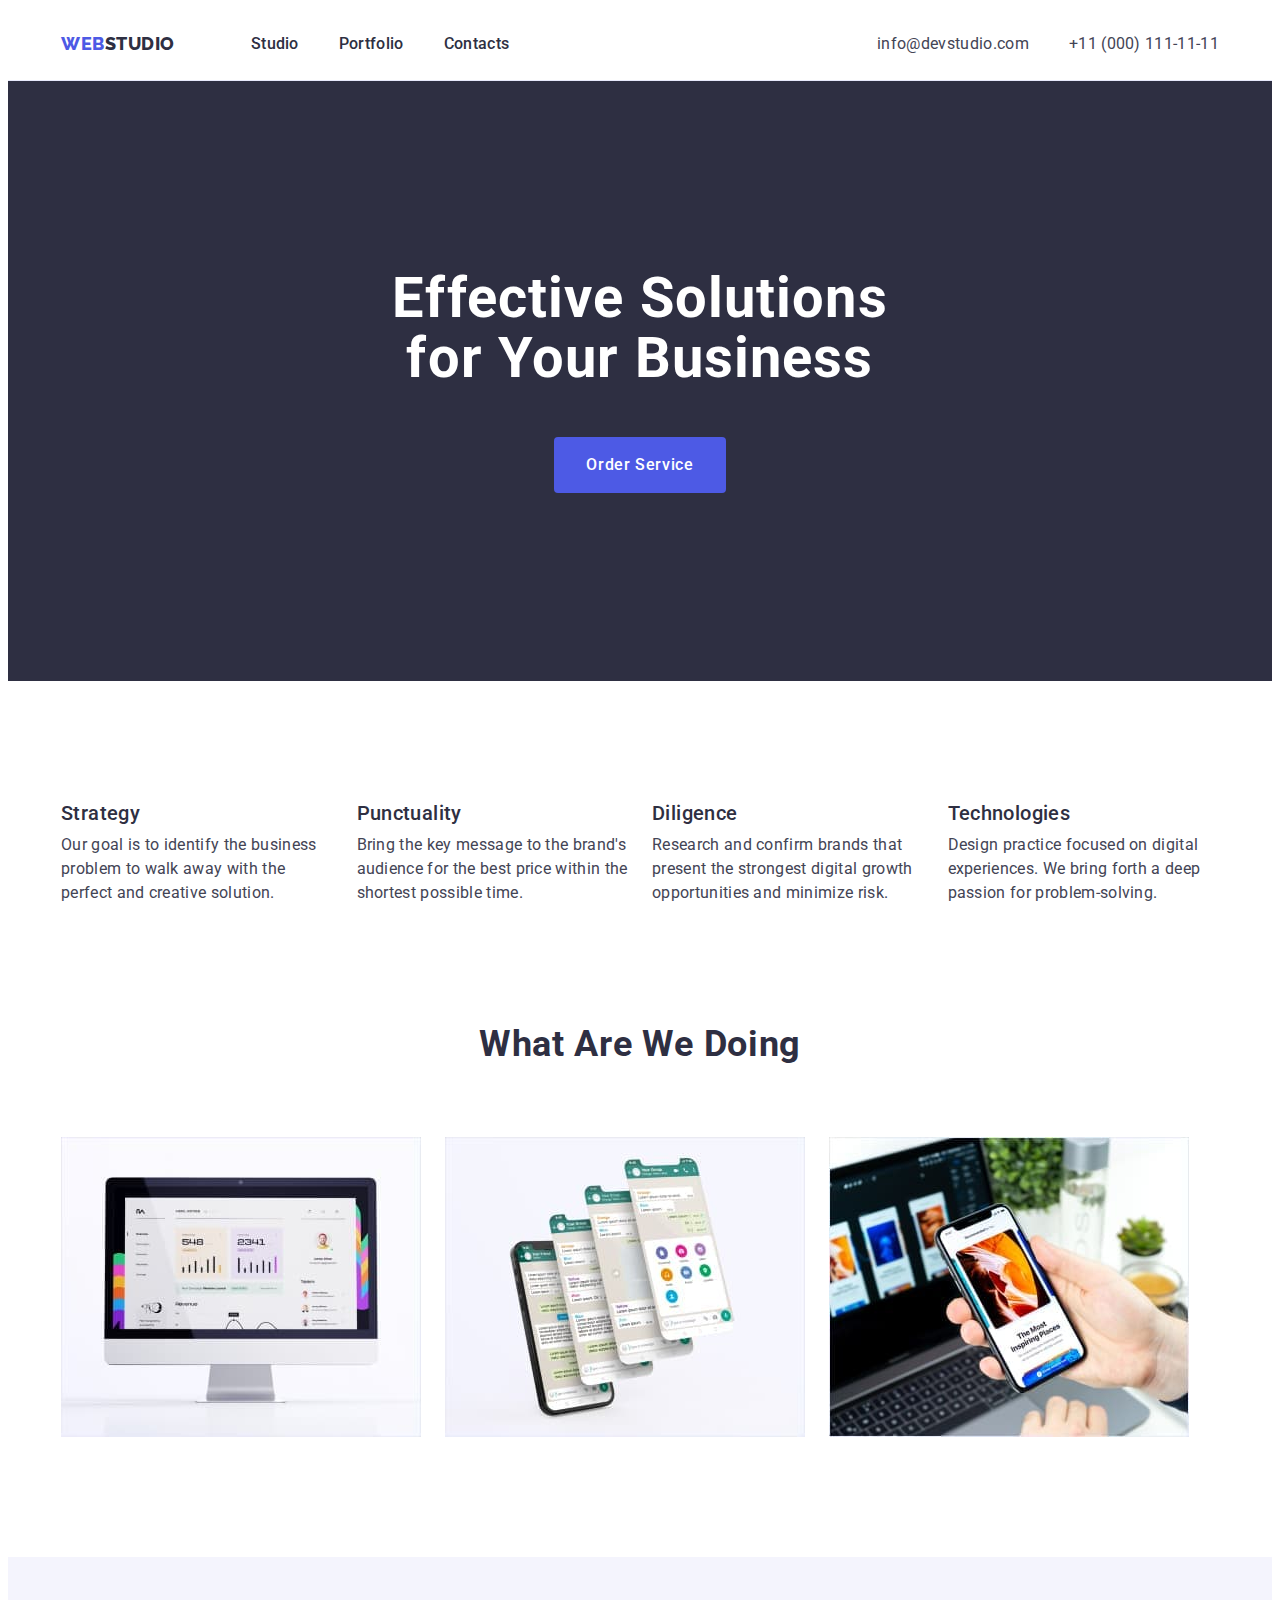
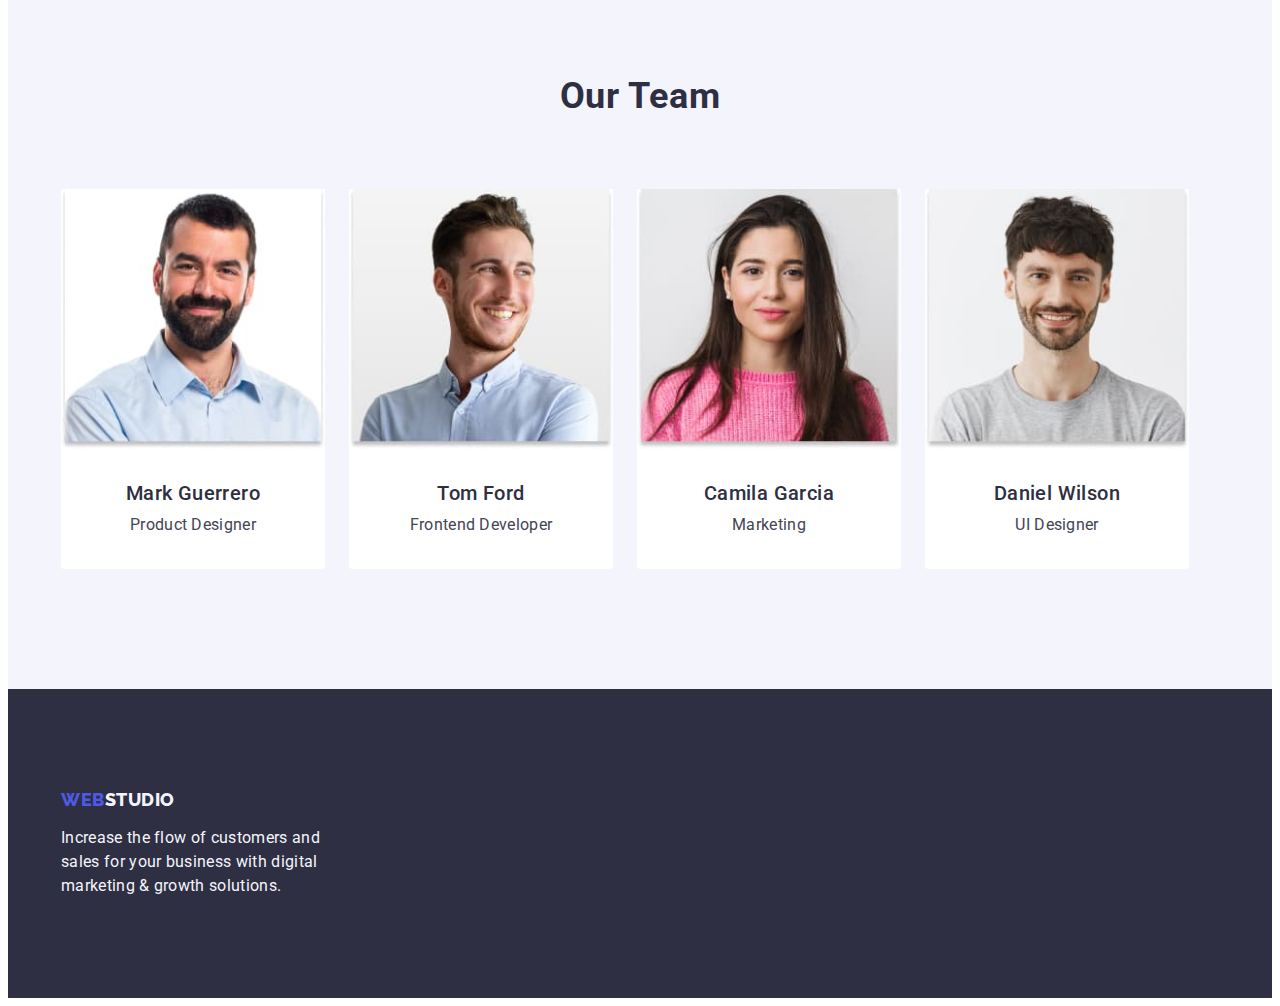
==== index.html @ ffcb5421 "HW4-start" ====
<!DOCTYPE html>
<html lang="en">
  <head>
    <meta charset="UTF-8" />
    <meta http-equiv="X-UA-Compatible" content="IE=edge" />
    <meta name="viewport" content="width=device-width, initial-scale=1.0" />
    <link rel="preconnect" href="https://fonts.googleapis.com" />
    <link rel="preconnect" href="https://fonts.gstatic.com" crossorigin />
    <link
      href="https://fonts.googleapis.com/css2?family=Raleway:wght@800&family=Roboto:wght@400;500;700&display=swap"
      rel="stylesheet"
    />
    <title>Web Studio</title>
    <link
      rel="stylesheet"
      href="https://cdnjs.cloudflare.com/ajax/libs/modern-normalize/2.0.0/modern-normalize.min.css"
      integrity="sha512-4xo8blKMVCiXpTaLzQSLSw3KFOVPWhm/TRtuPVc4WG6kUgjH6J03IBuG7JZPkcWMxJ5huwaBpOpnwYElP/m6wg=="
      crossorigin="anonymous"
      referrerpolicy="no-referrer"
    />
    <link rel="stylesheet" href="./css/styles.css" />
  </head>
  <body>
    <header class="header">
      <div class="container header-container">
        <nav class="header-navigation">
          <a href="./index.html" class="header-logo link"
            >Web<span class="header-logo-color">Studio</span></a
          >
          <ul class="header-menu list">
            <li class="header-menu-item">
              <a href="./index.html" class="header-menu-link link">Studio</a>
            </li>
            <li class="header-menu-item">
              <a href="./portfolio.html" class="header-menu-link link"
                >Portfolio</a
              >
            </li>
            <li class="header-menu-item">
              <a href="" class="header-menu-link link">Contacts</a>
            </li>
          </ul>
        </nav>
        <address class="header-address">
          <ul class="header-address-list list">
            <li>
              <a
                href="mailto:info@devstudio.com"
                class="header-address-link link"
                >info@devstudio.com</a
              >
            </li>
            <li>
              <a href="tel:+110001111111" class="header-address-link link"
                >+11 (000) 111-11-11</a
              >
            </li>
          </ul>
        </address>
      </div>
    </header>

    <main>
      <section id="contact-us" class="hero">
        <div class="container hero-container">
          <h1 class="hero-title">Effective Solutions for Your Business</h1>
          <button type="button" class="hero-btn">Order Service</button>
        </div>
      </section>

      <section class="benefits">
        <div class="container">
          <h2 class="visually-hidden">Benefits</h2>
          <ul class="benefits-list list">
            <li class="benefits-item">
              <h3 class="benefits-subtitle section-subtitle">Strategy</h3>
              <p class="benefits-item-text section-text">
                Our goal is to identify the business problem to walk away with
                the perfect and creative solution.
              </p>
            </li>
            <li class="benefits-item">
              <h3 class="benefits-subtitle section-subtitle">Punctuality</h3>
              <p class="benefits-item-text section-text">
                Bring the key message to the brand's audience for the best price
                within the shortest possible time.
              </p>
            </li>
            <li class="benefits-item">
              <h3 class="benefits-subtitle section-subtitle">Diligence</h3>
              <p class="benefits-item-text section-text">
                Research and confirm brands that present the strongest digital
                growth opportunities and minimize risk.
              </p>
            </li>
            <li class="benefits-item">
              <h3 class="benefits-subtitle section-subtitle">Technologies</h3>
              <p class="benefits-item-text section-text">
                Design practice focused on digital experiences. We bring forth a
                deep passion for problem-solving.
              </p>
            </li>
          </ul>
        </div>
      </section>

      <section id="portfolio" class="doing">
        <div class="container">
          <h2 class="doing-title section-title">What are we doing</h2>
          <ul class="doing-list list">
            <li class="doing-item">
              <img
                src="./images/site-exapmle.jpg"
                alt="website on monitor"
                width="360"
                height="300"
              />
            </li>
            <li class="doing-item">
              <img
                src="./images/chat.jpg"
                alt="mobile whit open chat"
                width="360"
                height="300"
              />
            </li>
            <li class="doing-item">
              <img
                src="./images/mobile-app.jpg"
                alt="mobile app"
                width="360"
                height="300"
              />
            </li>
          </ul>
        </div>
      </section>

      <section id="team" class="team">
        <div class="container">
          <h2 class="team-title section-title">Our Team</h2>
          <ul class="team-list list">
            <li class="team-item">
              <img
                src="./images/mark-guerrero.jpg"
                alt="Mark Guerrero photo"
                width="264"
                height="260"
              />
              <div class="team-desc">
                <h3 class="team-subtitle section-subtitle">Mark Guerrero</h3>
                <p class="team-text section-text">Product Designer</p>
              </div>
            </li>
            <li class="team-item">
              <img
                src="./images/tom-ford.jpg"
                alt="Tom Ford photo"
                width="264"
                height="260"
              />
              <div class="team-desc">
                <h3 class="team-subtitle section-subtitle">Tom Ford</h3>
                <p class="team-text section-text">Frontend Developer</p>
              </div>
            </li>
            <li class="team-item">
              <img
                src="./images/camila-garcia.jpg"
                alt="Camila Garcia photo"
                width="264"
                height="260"
              />
              <div class="team-desc">
                <h3 class="team-subtitle section-subtitle">Camila Garcia</h3>
                <p class="team-text section-text">Marketing</p>
              </div>
            </li>
            <li class="team-item">
              <img
                src="./images/daniel-wilson.jpg"
                alt="Daniel Wilson photo"
                width="264"
                height="260"
              />
              <div class="team-desc">
                <h3 class="team-subtitle section-subtitle">Daniel Wilson</h3>
                <p class="team-text section-text">UI Designer</p>
              </div>
            </li>
          </ul>
        </div>
      </section>
    </main>

    <footer class="footer">
      <div class="container">
        <a href="./index.html" class="footer-logo link"
          >Web<span class="footer-logo-color">Studio</span></a
        >
        <p class="footer-text">
          Increase the flow of customers and sales for your business with
          digital marketing & growth solutions.
        </p>
      </div>
    </footer>
  </body>
</html>
---- css/styles.css ----
:root {
  --title-color: #2e2f42;
  --main-text-color: #434455;
  --hero-color: #ffffff;
  --main-brand-color: #4d5ae5;
  --footer-color: #f4f4fd;
  --menu-active-color: #404bbf;
  --main-font-size: 20px;
}
body {
  font-family: 'Roboto', sans-serif;
  color: var(--main-text-color);
  background-color: var(--hero-color);
}
p,
h1,
h2,
h3,
h4,
h5,
h6 {
  margin: 0;
}
ul {
  list-style-type: none;
  margin: 0;
  padding-left: 0;
}
img {
  display: block;
}
.link {
  text-decoration: none;
}
.list {
  list-style-type: none;
}

.container {
  max-width: 1158px;
  padding: 0 15px;
  margin: 0 auto;
  /* border: 1px solid red; */
}
.visually-hidden {
  position: absolute;
  width: 1px;
  height: 1px;
  margin: -1px;
  border: 0;
  padding: 0;
  white-space: nowrap;
  clip-path: inset(100%);
  clip: rect(0 0 0 0);
  overflow: hidden;
}
.section-title {
  font-size: 36px;
  line-height: 1.11;
  letter-spacing: 0.02em;
  text-transform: capitalize;
  color: var(--title-color);
  text-align: center;
}

.section-subtitle {
  font-weight: 500;
  font-size: var(--main-font-size);
  line-height: 1.2;
  letter-spacing: 0.02em;
  color: var(--title-color);
}

.section-text {
  line-height: 1.5;
  letter-spacing: 0.02em;
  color: var(--main-text-color);
}

/** -----------------HEADER--------------- */

.header {
  border-bottom: 1px solid #e7e9fc;
}
.header-container {
  display: flex;
  justify-content: space-between;
  padding: 0 15px;
  align-items: center;
}
.header-navigation {
  display: flex;
  align-items: center;
}

.header-logo {
  font-family: 'Raleway', sans-serif;
  font-weight: 800;
  font-size: 18px;
  line-height: 1.17;
  letter-spacing: 0.03em;
  text-transform: uppercase;
  color: var(--main-brand-color);
  margin-right: 76px;
}
.header-logo-color {
  color: var(--title-color);
}
.header-menu {
  display: flex;
  gap: 40px;
}
.header-menu-item {
}
.header-menu-link {
  font-weight: 500;
  line-height: 1.5;
  letter-spacing: 0.02em;
  color: var(--title-color);
  display: block;
  padding: 24px 0;
}
.header-menu-link:is(:hover, :focus, :active) {
  color: var(--menu-active-color);
}
.header-address {
  font-style: normal;
}

.header-address-list {
  display: flex;
  gap: 40px;
}
.header-address-link {
  line-height: 1.5;
  letter-spacing: 0.02em;
  color: var(--main-text-color);
}
.header-address-link:is(:hover, :focus, :active) {
  color: var(--menu-active-color);
}

/* *---------------------INDEX-MAIN----------------------- */
.hero {
  background-color: var(--title-color);
  padding: 188px 0;
}
.hero-container {
}
.hero-title {
  font-size: 56px;
  line-height: 1.07;
  letter-spacing: 0.02em;
  color: var(--hero-color);
  text-align: center;
  max-width: 496px;
  margin: 0 auto;
  margin-bottom: 48px;
}
.hero-btn {
  font-family: inherit;
  font-weight: 500;
  font-size: 16px;
  line-height: 1.5;
  letter-spacing: 0.04em;
  color: var(--hero-color);
  cursor: pointer;
  background: var(--main-brand-color);
  border-radius: 4px;
  border: none;
  min-width: 169px;
  padding: 16px 32px;
  display: block;
  margin: 0 auto;
}
.hero-btn:is(:hover, :focus) {
  background: var(--menu-active-color);
}
.benefits {
  padding: 120px 0;
}
.benefits-list {
  display: flex;
  gap: 24px;
}
.benefits-item {
  flex-basis: calc((100% - 72px) / 4);
}
.benefits-subtitle {
  margin-bottom: 8px;
}
.benefits-item-text {
}
.doing {
  padding-bottom: 120px;
}
.doing-title {
  margin: 0 auto;
  margin-bottom: 72px;
}
.doing-list {
  display: flex;
  gap: 24px;
}
.doing-item {
  flex-basis: calc((100% -24px * 2) / 3);
}
.team {
  padding: 120px 0;
  background-color: var(--footer-color);
}

.team-desc {
  text-align: center;
  padding: 32px 16px;
}
.team-title {
  margin-bottom: 72px;
}
.team-list {
  display: flex;
  gap: 24px;
}
.team-item {
  background-color: var(--hero-color);
  flex-basis: calc((100% - 24px * 3) 4);
  border-radius: 0px 0px 4px 4px;
}
.team-subtitle {
  margin-bottom: 8px;
}
.team-text {
}

/* *--------------------FOOTER------------- */
.footer {
  background-color: var(--title-color);
  padding: 100px 0;
}
.footer-logo {
  font-family: 'Raleway', sans-serif;
  font-style: normal;
  font-weight: 800;
  font-size: 18px;
  line-height: 1.17;
  letter-spacing: 0.03em;
  text-transform: uppercase;
  color: var(--main-brand-color);
  display: inline-block;
  margin-bottom: 16px;
}
.footer-logo-color {
  color: var(--footer-color);
}

.footer-text {
  line-height: 1.5;
  letter-spacing: 0.02em;
  color: var(--footer-color);
  max-width: 264px;
}

/** ---------------PORTFOLIO-MAIN------------------ */
.products {
  background-color: var(--hero-color);
  padding-top: 96px;
  padding-bottom: 120px;
}
.products-btn-list {
  display: flex;
  margin: 0 auto;
  justify-content: center;
  gap: 24px;
  margin-bottom: 72px;
}
.products-btn {
  font-family: inherit;
  font-style: normal;
  font-weight: 500;
  font-size: 16px;
  line-height: 1.5;
  letter-spacing: 0.04em;
  color: var(--main-brand-color);
  cursor: pointer;
  background: var(--footer-color);
  border: 1px solid #e7e9fc;
  border-radius: 4px;
  padding: 12px 24px;
}
.products-btn:is(:hover, :focus) {
  color: var(--hero-color);
  background: var(--menu-active-color);
  border: 1px solid transparent;
}
.products-list {
  display: flex;
  flex-wrap: wrap;
  row-gap: 48px;
  column-gap: 24px;
}
.products-item {
  background-color: var(--hero-color);
  width: calc((100% - 48px) / 3);
}

.product-desc {
  padding: 32px 16px;
  border: 1px solid #e7e9fc;
  border-top: none;
}
.products-link {
}

.products-subtitle {
  margin-bottom: 8px;
}
.products-text {
}
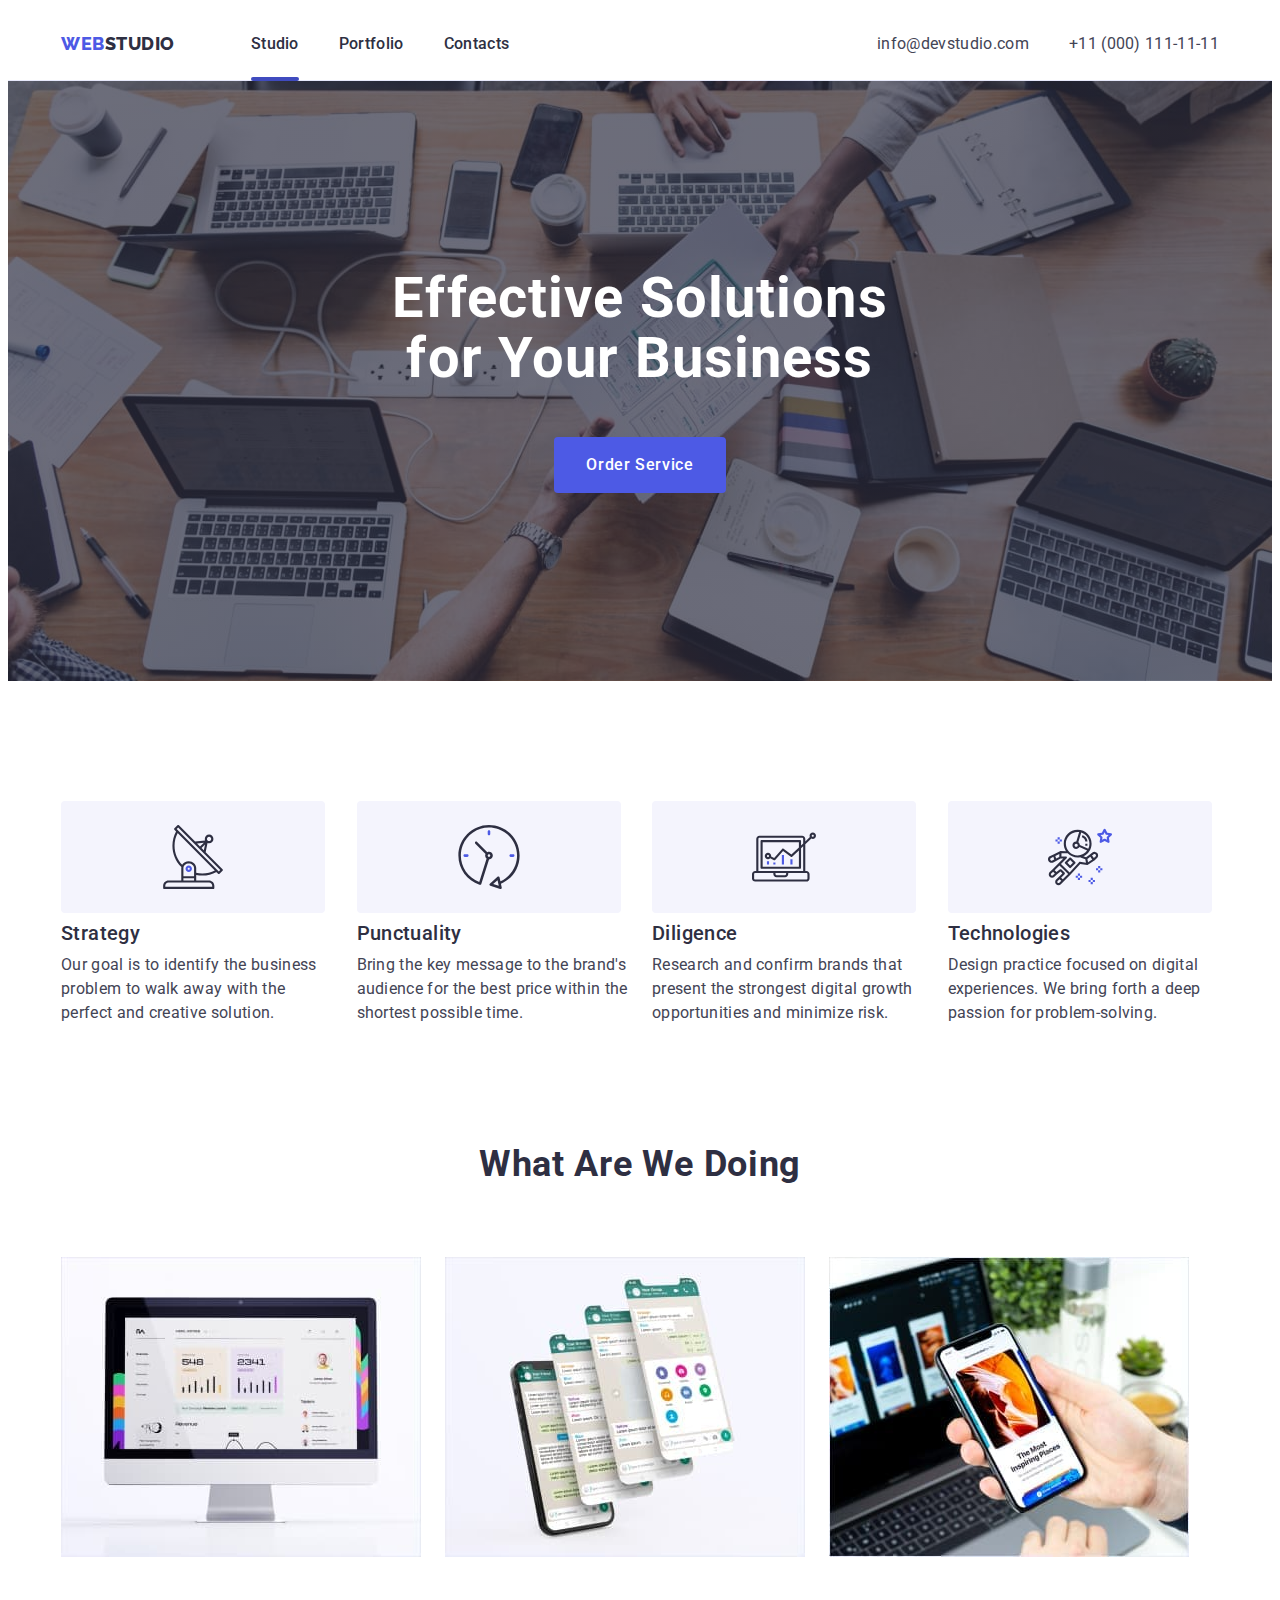
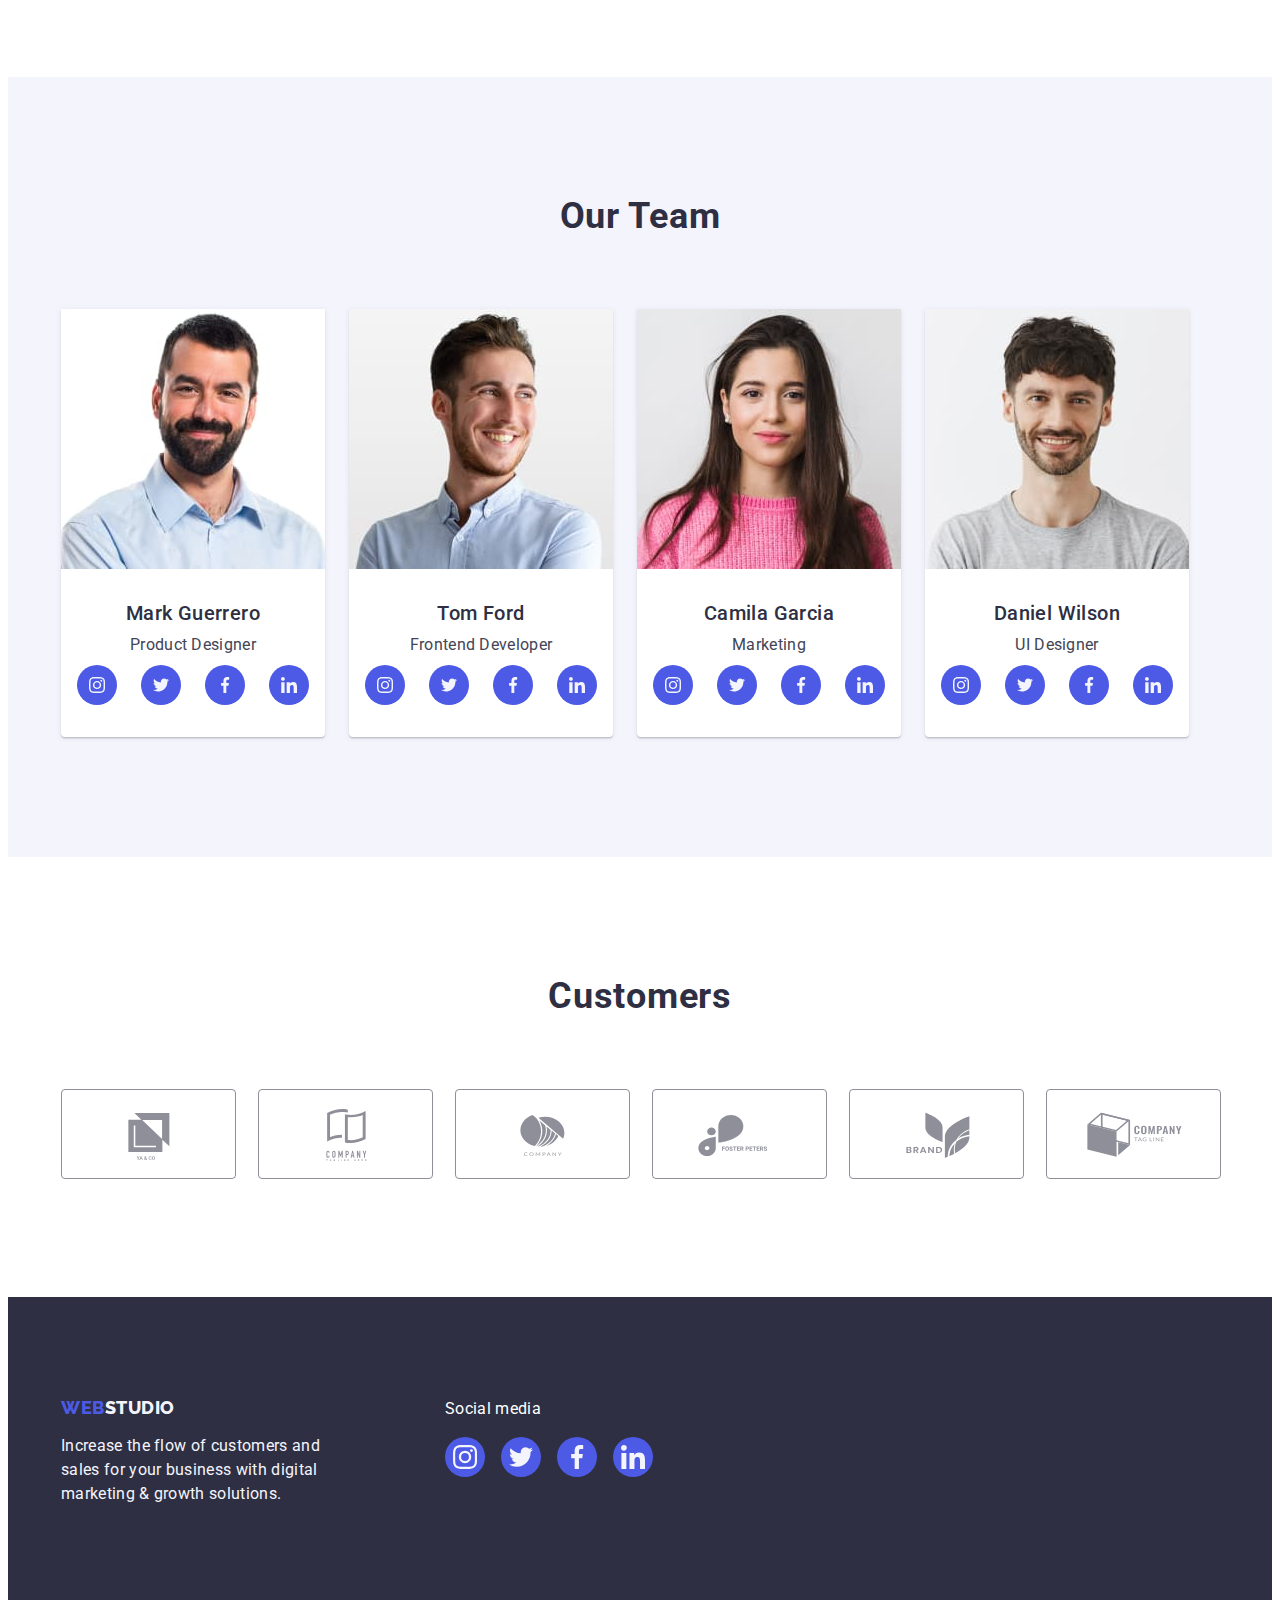
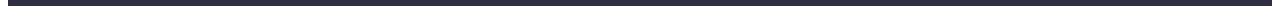
==== commit 83ef0a15: "L4-1" ====
--- a/index.html
+++ b/index.html
@@ -29,7 +29,9 @@
           >
           <ul class="header-menu list">
             <li class="header-menu-item">
-              <a href="./index.html" class="header-menu-link link">Studio</a>
+              <a href="./index.html" class="header-menu-link current link"
+                >Studio</a
+              >
             </li>
             <li class="header-menu-item">
               <a href="./portfolio.html" class="header-menu-link link"
@@ -64,7 +66,9 @@
       <section id="contact-us" class="hero">
         <div class="container hero-container">
           <h1 class="hero-title">Effective Solutions for Your Business</h1>
-          <button type="button" class="hero-btn">Order Service</button>
+          <button type="button" class="hero-btn" data-modal-open>
+            Order Service
+          </button>
         </div>
       </section>
 
@@ -73,6 +77,11 @@
           <h2 class="visually-hidden">Benefits</h2>
           <ul class="benefits-list list">
             <li class="benefits-item">
+              <div class="benefits-icon-bg">
+                <svg class="benefits-icon" width="64px" height="64px">
+                  <use href="./images/icons.svg#icon-antenna"></use>
+                </svg>
+              </div>
               <h3 class="benefits-subtitle section-subtitle">Strategy</h3>
               <p class="benefits-item-text section-text">
                 Our goal is to identify the business problem to walk away with
@@ -80,6 +89,11 @@
               </p>
             </li>
             <li class="benefits-item">
+              <div class="benefits-icon-bg">
+                <svg class="benefits-icon" width="64px" height="64px">
+                  <use href="./images/icons.svg#icon-clock"></use>
+                </svg>
+              </div>
               <h3 class="benefits-subtitle section-subtitle">Punctuality</h3>
               <p class="benefits-item-text section-text">
                 Bring the key message to the brand's audience for the best price
@@ -87,6 +101,11 @@
               </p>
             </li>
             <li class="benefits-item">
+              <div class="benefits-icon-bg">
+                <svg class="benefits-icon" width="64px" height="64px">
+                  <use href="./images/icons.svg#icon-diagram"></use>
+                </svg>
+              </div>
               <h3 class="benefits-subtitle section-subtitle">Diligence</h3>
               <p class="benefits-item-text section-text">
                 Research and confirm brands that present the strongest digital
@@ -94,6 +113,11 @@
               </p>
             </li>
             <li class="benefits-item">
+              <div class="benefits-icon-bg">
+                <svg class="benefits-icon" width="64px" height="64px">
+                  <use href="./images/icons.svg#icon-astronaut"></use>
+                </svg>
+              </div>
               <h3 class="benefits-subtitle section-subtitle">Technologies</h3>
               <p class="benefits-item-text section-text">
                 Design practice focused on digital experiences. We bring forth a
@@ -150,6 +174,44 @@
               <div class="team-desc">
                 <h3 class="team-subtitle section-subtitle">Mark Guerrero</h3>
                 <p class="team-text section-text">Product Designer</p>
+                <ul class="team-soc-list list">
+                  <li class="team-soc-item">
+                    <a href="">
+                      <div class="team-soc-bg">
+                        <svg class="team-soc-icon" width="16px" height="16px">
+                          <use href="./images/icons.svg#icon-instagram"></use>
+                        </svg>
+                      </div>
+                    </a>
+                  </li>
+                  <li class="team-soc-item">
+                    <a href="">
+                      <div class="team-soc-bg">
+                        <svg class="team-soc-icon" width="16px" height="16px">
+                          <use href="./images/icons.svg#icon-twitter"></use>
+                        </svg>
+                      </div>
+                    </a>
+                  </li>
+                  <li class="team-soc-item">
+                    <a href="">
+                      <div class="team-soc-bg">
+                        <svg class="team-soc-icon" width="16px" height="16px">
+                          <use href="./images/icons.svg#icon-facebook"></use>
+                        </svg>
+                      </div>
+                    </a>
+                  </li>
+                  <li class="team-soc-item">
+                    <a href="">
+                      <div class="team-soc-bg">
+                        <svg class="team-soc-icon" width="16px" height="16px">
+                          <use href="./images/icons.svg#icon-linkedin"></use>
+                        </svg>
+                      </div>
+                    </a>
+                  </li>
+                </ul>
               </div>
             </li>
             <li class="team-item">
@@ -162,6 +224,44 @@
               <div class="team-desc">
                 <h3 class="team-subtitle section-subtitle">Tom Ford</h3>
                 <p class="team-text section-text">Frontend Developer</p>
+                <ul class="team-soc-list list">
+                  <li class="team-soc-item">
+                    <a href="">
+                      <div class="team-soc-bg">
+                        <svg class="team-soc-icon" width="16px" height="16px">
+                          <use href="./images/icons.svg#icon-instagram"></use>
+                        </svg>
+                      </div>
+                    </a>
+                  </li>
+                  <li class="team-soc-item">
+                    <a href="">
+                      <div class="team-soc-bg">
+                        <svg class="team-soc-icon" width="16px" height="16px">
+                          <use href="./images/icons.svg#icon-twitter"></use>
+                        </svg>
+                      </div>
+                    </a>
+                  </li>
+                  <li class="team-soc-item">
+                    <a href="">
+                      <div class="team-soc-bg">
+                        <svg class="team-soc-icon" width="16px" height="16px">
+                          <use href="./images/icons.svg#icon-facebook"></use>
+                        </svg>
+                      </div>
+                    </a>
+                  </li>
+                  <li class="team-soc-item">
+                    <a href="">
+                      <div class="team-soc-bg">
+                        <svg class="team-soc-icon" width="16px" height="16px">
+                          <use href="./images/icons.svg#icon-linkedin"></use>
+                        </svg>
+                      </div>
+                    </a>
+                  </li>
+                </ul>
               </div>
             </li>
             <li class="team-item">
@@ -174,6 +274,44 @@
               <div class="team-desc">
                 <h3 class="team-subtitle section-subtitle">Camila Garcia</h3>
                 <p class="team-text section-text">Marketing</p>
+                <ul class="team-soc-list list">
+                  <li class="team-soc-item">
+                    <a href="">
+                      <div class="team-soc-bg">
+                        <svg class="team-soc-icon" width="16px" height="16px">
+                          <use href="./images/icons.svg#icon-instagram"></use>
+                        </svg>
+                      </div>
+                    </a>
+                  </li>
+                  <li class="team-soc-item">
+                    <a href="">
+                      <div class="team-soc-bg">
+                        <svg class="team-soc-icon" width="16px" height="16px">
+                          <use href="./images/icons.svg#icon-twitter"></use>
+                        </svg>
+                      </div>
+                    </a>
+                  </li>
+                  <li class="team-soc-item">
+                    <a href="">
+                      <div class="team-soc-bg">
+                        <svg class="team-soc-icon" width="16px" height="16px">
+                          <use href="./images/icons.svg#icon-facebook"></use>
+                        </svg>
+                      </div>
+                    </a>
+                  </li>
+                  <li class="team-soc-item">
+                    <a href="">
+                      <div class="team-soc-bg">
+                        <svg class="team-soc-icon" width="16px" height="16px">
+                          <use href="./images/icons.svg#icon-linkedin"></use>
+                        </svg>
+                      </div>
+                    </a>
+                  </li>
+                </ul>
               </div>
             </li>
             <li class="team-item">
@@ -186,7 +324,95 @@
               <div class="team-desc">
                 <h3 class="team-subtitle section-subtitle">Daniel Wilson</h3>
                 <p class="team-text section-text">UI Designer</p>
-              </div>
+                <ul class="team-soc-list list">
+                  <li class="team-soc-item">
+                    <a href="">
+                      <div class="team-soc-bg">
+                        <svg class="team-soc-icon" width="16px" height="16px">
+                          <use href="./images/icons.svg#icon-instagram"></use>
+                        </svg>
+                      </div>
+                    </a>
+                  </li>
+                  <li class="team-soc-item">
+                    <a href="">
+                      <div class="team-soc-bg">
+                        <svg class="team-soc-icon" width="16px" height="16px">
+                          <use href="./images/icons.svg#icon-twitter"></use>
+                        </svg>
+                      </div>
+                    </a>
+                  </li>
+                  <li class="team-soc-item">
+                    <a href="">
+                      <div class="team-soc-bg">
+                        <svg class="team-soc-icon" width="16px" height="16px">
+                          <use href="./images/icons.svg#icon-facebook"></use>
+                        </svg>
+                      </div>
+                    </a>
+                  </li>
+                  <li class="team-soc-item">
+                    <a href="">
+                      <div class="team-soc-bg">
+                        <svg class="team-soc-icon" width="16px" height="16px">
+                          <use href="./images/icons.svg#icon-linkedin"></use>
+                        </svg>
+                      </div>
+                    </a>
+                  </li>
+                </ul>
+              </div>
+            </li>
+          </ul>
+        </div>
+      </section>
+
+      <section class="customers">
+        <div class="container">
+          <h2 class="customers-title section-title">Customers</h2>
+          <ul class="customers-list list">
+            <li class="customers-item">
+              <a href="" class="customer-link">
+                <svg class="customers-icon" width="104px" height="56px">
+                  <use href="./images/icons.svg#icon-client-1"></use>
+                </svg>
+              </a>
+            </li>
+            <li class="customers-item">
+              <a href="" class="customer-link">
+                <svg class="customers-icon" width="104px" height="56px">
+                  <use href="./images/icons.svg#icon-client-2"></use>
+                </svg>
+              </a>
+            </li>
+            <li class="customers-item">
+              <a href="" class="customer-link">
+                <svg class="customers-icon" width="104px" height="56px">
+                  <use href="./images/icons.svg#icon-client-3"></use>
+                </svg>
+              </a>
+            </li>
+            <li class="customers-item">
+              <a href="" class="customer-link">
+                <svg class="customers-icon" width="104px" height="56px">
+                  <use href="./images/icons.svg#icon-client-4"></use>
+                </svg>
+              </a>
+            </li>
+            <li class="customers-item">
+              <a href="" class="customer-link">
+                <svg class="customers-icon" width="104px" height="56px">
+                  <use href="./images/icons.svg#icon-client-5"></use>
+                </svg>
+              </a>
+            </li>
+            <li class="customers-item">
+              <a href="" class="customer-link">
+                <svg class="customers-icon" width="104px" height="56px">
+                  <use href="./images/icons.svg#icon-client-6"></use>
+                </svg>
+              </a>
             </li>
           </ul>
         </div>
@@ -194,15 +420,60 @@
     </main>
 
     <footer class="footer">
-      <div class="container">
-        <a href="./index.html" class="footer-logo link"
-          >Web<span class="footer-logo-color">Studio</span></a
-        >
-        <p class="footer-text">
-          Increase the flow of customers and sales for your business with
-          digital marketing & growth solutions.
-        </p>
+      <div class="footer-wrap container">
+        <div class="footer-info">
+          <a href="./index.html" class="footer-logo link"
+            >Web<span class="footer-logo-color">Studio</span></a
+          >
+          <p class="footer-text">
+            Increase the flow of customers and sales for your business with
+            digital marketing & growth solutions.
+          </p>
+        </div>
+        <div class="footer-soc-container">
+          <p class="footer-soc-title section-text">Social media</p>
+          <ul class="footer-soc-list list">
+            <li class="footer-soc-item">
+              <a href="" class="footer-soc-link link">
+                <svg class="footer-soc-icon" width="24px" height="24px">
+                  <use href="./images/icons.svg#icon-instagram"></use>
+                </svg>
+              </a>
+            </li>
+            <li class="footer-soc-item">
+              <a href="" class="footer-soc-link link">
+                <svg class="footer-soc-icon" width="24px" height="24px">
+                  <use href="./images/icons.svg#icon-twitter"></use>
+                </svg>
+              </a>
+            </li>
+            <li class="footer-soc-item">
+              <a href="" class="footer-soc-link link">
+                <svg class="footer-soc-icon" width="24px" height="24px">
+                  <use href="./images/icons.svg#icon-facebook"></use>
+                </svg>
+              </a>
+            </li>
+            <li class="footer-soc-item">
+              <a href="" class="footer-soc-link link">
+                <svg class="footer-soc-icon" width="24px" height="24px">
+                  <use href="./images/icons.svg#icon-linkedin"></use>
+                </svg>
+              </a>
+            </li>
+          </ul>
+        </div>
       </div>
     </footer>
+    <div class="backdrop is-hidden" data-modal>
+      <div class="modal">
+        <button type="button" class="modal-btn" data-modal-close>
+          <svg class="modal-close-icon" width="8px" height="8px">
+            <use href="./images/icons.svg#icon-close-btn"></use>
+          </svg>
+        </button>
+      </div>
+    </div>
+    <script src="./js/modal.js"></script>
   </body>
 </html>
--- a/css/styles.css
+++ b/css/styles.css
@@ -5,7 +5,9 @@
   --main-brand-color: #4d5ae5;
   --footer-color: #f4f4fd;
   --menu-active-color: #404bbf;
+  --soc-active-color: #31d0aa;
   --main-font-size: 20px;
+  --transition: 250ms cubic-bezier(0.4, 0, 0.2, 1);
 }
 body {
   font-family: 'Roboto', sans-serif;
@@ -119,6 +121,20 @@
   color: var(--title-color);
   display: block;
   padding: 24px 0;
+  transition: color var(--transition);
+}
+.current {
+  position: relative;
+}
+.current::after {
+  content: '';
+  position: absolute;
+  left: 0;
+  bottom: -1px;
+  width: 100%;
+  height: 4px;
+  background-color: var(--menu-active-color);
+  border-radius: 2px;
 }
 .header-menu-link:is(:hover, :focus, :active) {
   color: var(--menu-active-color);
@@ -135,6 +151,7 @@
   line-height: 1.5;
   letter-spacing: 0.02em;
   color: var(--main-text-color);
+  transition: color var(--transition);
 }
 .header-address-link:is(:hover, :focus, :active) {
   color: var(--menu-active-color);
@@ -144,6 +161,16 @@
 .hero {
   background-color: var(--title-color);
   padding: 188px 0;
+  background-image: linear-gradient(
+      rgba(46, 47, 66, 0.7),
+      rgba(46, 47, 66, 0.7)
+    ),
+    url(../images/people-office.jpg);
+  max-width: 1440px;
+  background-repeat: no-repeat;
+  background-position: center;
+  background-size: cover;
+  margin: 0 auto;
 }
 .hero-container {
 }
@@ -172,13 +199,28 @@
   padding: 16px 32px;
   display: block;
   margin: 0 auto;
+  transition: var(--transition);
 }
 .hero-btn:is(:hover, :focus) {
   background: var(--menu-active-color);
+  box-shadow: 0px 4px 4px rgba(0, 0, 0, 0.15);
 }
 .benefits {
   padding: 120px 0;
 }
+
+.benefits-icon {
+}
+.benefits-icon-bg {
+  display: flex;
+  width: 264px;
+  height: 112px;
+  background: var(--footer-color);
+  border-radius: 4px;
+  align-items: center;
+  justify-content: center;
+  margin-bottom: 8px;
+}
 .benefits-list {
   display: flex;
   gap: 24px;
@@ -186,6 +228,7 @@
 .benefits-item {
   flex-basis: calc((100% - 72px) / 4);
 }
+
 .benefits-subtitle {
   margin-bottom: 8px;
 }
@@ -213,6 +256,7 @@
 .team-desc {
   text-align: center;
   padding: 32px 16px;
+  border-radius: 0px 0px 4px 4px;
 }
 .team-title {
   margin-bottom: 72px;
@@ -225,17 +269,89 @@
   background-color: var(--hero-color);
   flex-basis: calc((100% - 24px * 3) 4);
   border-radius: 0px 0px 4px 4px;
+  box-shadow: 0px 1px 6px rgba(46, 47, 66, 0.08),
+    0px 1px 1px rgba(46, 47, 66, 0.16), 0px 2px 1px rgba(46, 47, 66, 0.08);
 }
 .team-subtitle {
   margin-bottom: 8px;
 }
 .team-text {
+}
+
+.team-soc-list {
+  display: flex;
+  align-items: center;
+  justify-content: center;
+  gap: 24px;
+  margin-top: 8px;
+  width: 100%;
+  height: 100%;
+}
+.team-soc-item {
+}
+.team-soc-bg {
+  display: flex;
+  width: 40px;
+  height: 40px;
+  background: var(--main-brand-color);
+  border-radius: 50%;
+  align-items: center;
+  justify-content: center;
+  fill: var(--footer-color);
+}
+.team-soc-bg:is(:hover, :focus) {
+  background: var(--menu-active-color);
+}
+.team-soc-icon {
+  transition: fill var(--transition);
+}
+
+/** ----------CUSTOMERS------------- */
+.customers {
+  padding: 120px 0;
+  background-color: var(--hero-color);
+}
+.customers-title {
+  margin-bottom: 72px;
+}
+.customers-list {
+  display: flex;
+  gap: 24px;
+}
+.customer-link {
+  display: flex;
+  align-items: center;
+  justify-content: center;
+  fill: #8e8f99;
+  border-radius: 4px;
+  width: 100%;
+  height: 100%;
+  color: #8e8f99;
+  border: 1px solid #8e8f99;
+}
+.customer-link:is(:hover, :focus) {
+  color: var(--menu-active-color);
+  border-color: var(--menu-active-color);
+  transition: var(--transition);
+}
+.customers-item {
+  width: 168px;
+  height: 88px;
+  flex-basis: calc((100% - 5 * 24px) / 6);
+  align-items: center;
+  justify-content: center;
+}
+.customers-icon {
+  fill: currentColor;
 }
 
 /* *--------------------FOOTER------------- */
 .footer {
   background-color: var(--title-color);
   padding: 100px 0;
+}
+.footer-info {
+  margin-right: 120px;
 }
 .footer-logo {
   font-family: 'Raleway', sans-serif;
@@ -258,6 +374,47 @@
   letter-spacing: 0.02em;
   color: var(--footer-color);
   max-width: 264px;
+}
+
+.footer-soc-container {
+}
+.footer-soc-title {
+  color: var(--hero-color);
+  margin-bottom: 16px;
+}
+.footer-soc-list {
+  display: flex;
+  justify-content: center;
+  gap: 16px;
+  width: 100%;
+  height: 100%;
+}
+.footer-soc-item {
+  display: flex;
+  width: 40px;
+  height: 40px;
+  background: var(--main-brand-color);
+  border-radius: 50%;
+  align-items: center;
+  justify-content: center;
+}
+.footer-soc-item:is(:hover, :focus) {
+  background: var(--soc-active-color);
+  transition: var(--transition);
+}
+
+.footer-soc-link {
+  fill: var(--footer-color);
+}
+.footer-soc-icon {
+  display: block;
+}
+
+.footer-wrap {
+  display: flex;
+  flex-wrap: wrap;
+  align-items: baseline;
+  margin-left: 0 auto;
 }
 
 /** ---------------PORTFOLIO-MAIN------------------ */
@@ -291,6 +448,8 @@
   color: var(--hero-color);
   background: var(--menu-active-color);
   border: 1px solid transparent;
+  box-shadow: 0px 4px 4px rgba(0, 0, 0, 0.15);
+  transition: var(--transition);
 }
 .products-list {
   display: flex;
@@ -302,12 +461,17 @@
   background-color: var(--hero-color);
   width: calc((100% - 48px) / 3);
 }
-
+.products-item:hover {
+  box-shadow: 0px 1px 6px rgba(46, 47, 66, 0.08),
+    0px 1px 1px rgba(46, 47, 66, 0.16), 0px 2px 1px rgba(46, 47, 66, 0.08);
+  transition: var(--transition);
+}
 .product-desc {
   padding: 32px 16px;
   border: 1px solid #e7e9fc;
   border-top: none;
 }
+
 .products-link {
 }
 
@@ -316,3 +480,75 @@
 }
 .products-text {
 }
+.products-cover-pic {
+  position: relative;
+  overflow: hidden;
+}
+.products-item:is(:hover, :focus) .products-cover-block {
+  transform: translate(0);
+  transition: var(--transition);
+}
+.products-cover-block {
+  position: absolute;
+  background-color: var(--main-brand-color);
+  top: 0;
+  left: 0;
+  padding: 40px 32px 40px 32px;
+  height: 100%;
+  transform: translateY(100%);
+}
+.products-cover-text {
+  color: var(--footer-color);
+}
+
+/**------BACDROP---------------- */
+
+.backdrop {
+  position: fixed;
+  top: 0;
+  width: 100%;
+  height: 100%;
+  background-color: rgba(46, 47, 66, 0.4);
+  transition: opacity var(--transition), visibility var(--transition);
+}
+.modal {
+  position: absolute;
+  left: 50%;
+  top: 50%;
+  transform: translate(-50%, -50%) scale(1);
+  transition: transform var(--transition);
+  width: 408px;
+  min-height: 584px;
+  background-color: #fcfcfc;
+  border-radius: 4px;
+}
+.backdrop.is-hidden .modal {
+  transform: translate(-50%, -50%) scale(0);
+}
+.modal-btn {
+  position: absolute;
+  display: flex;
+  right: 24px;
+  top: 24px;
+  width: 24px;
+  height: 24px;
+  background-color: #e7e9fc;
+  border-radius: 50%;
+  border: 1px solid rgba(0, 0, 0, 0.1);
+  align-items: center;
+  justify-content: center;
+  cursor: pointer;
+}
+.modal-btn:active {
+  background-color: var(--menu-active-color);
+  fill: var(--hero-color);
+  transition: var(--transition);
+}
+.modal-close-icon {
+}
+
+.is-hidden {
+  visibility: hidden;
+  opacity: 0;
+  pointer-events: none;
+}
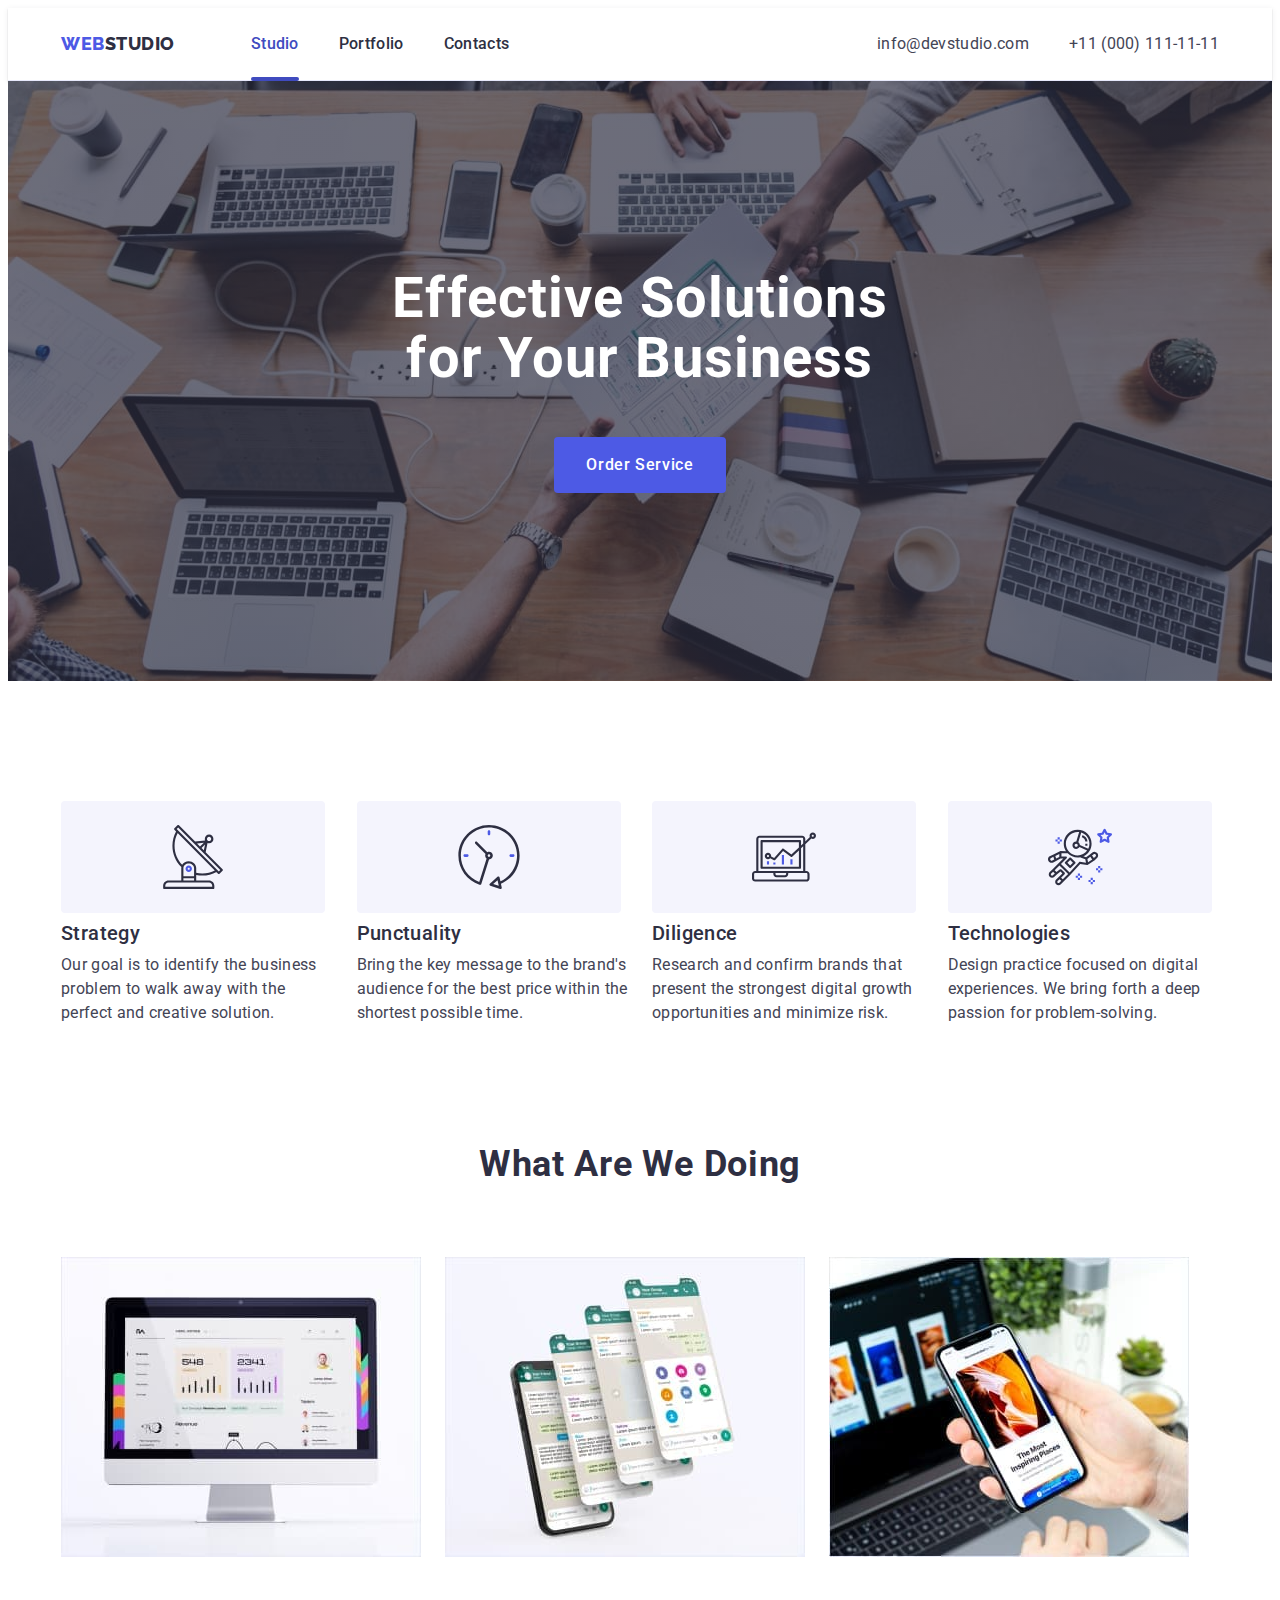
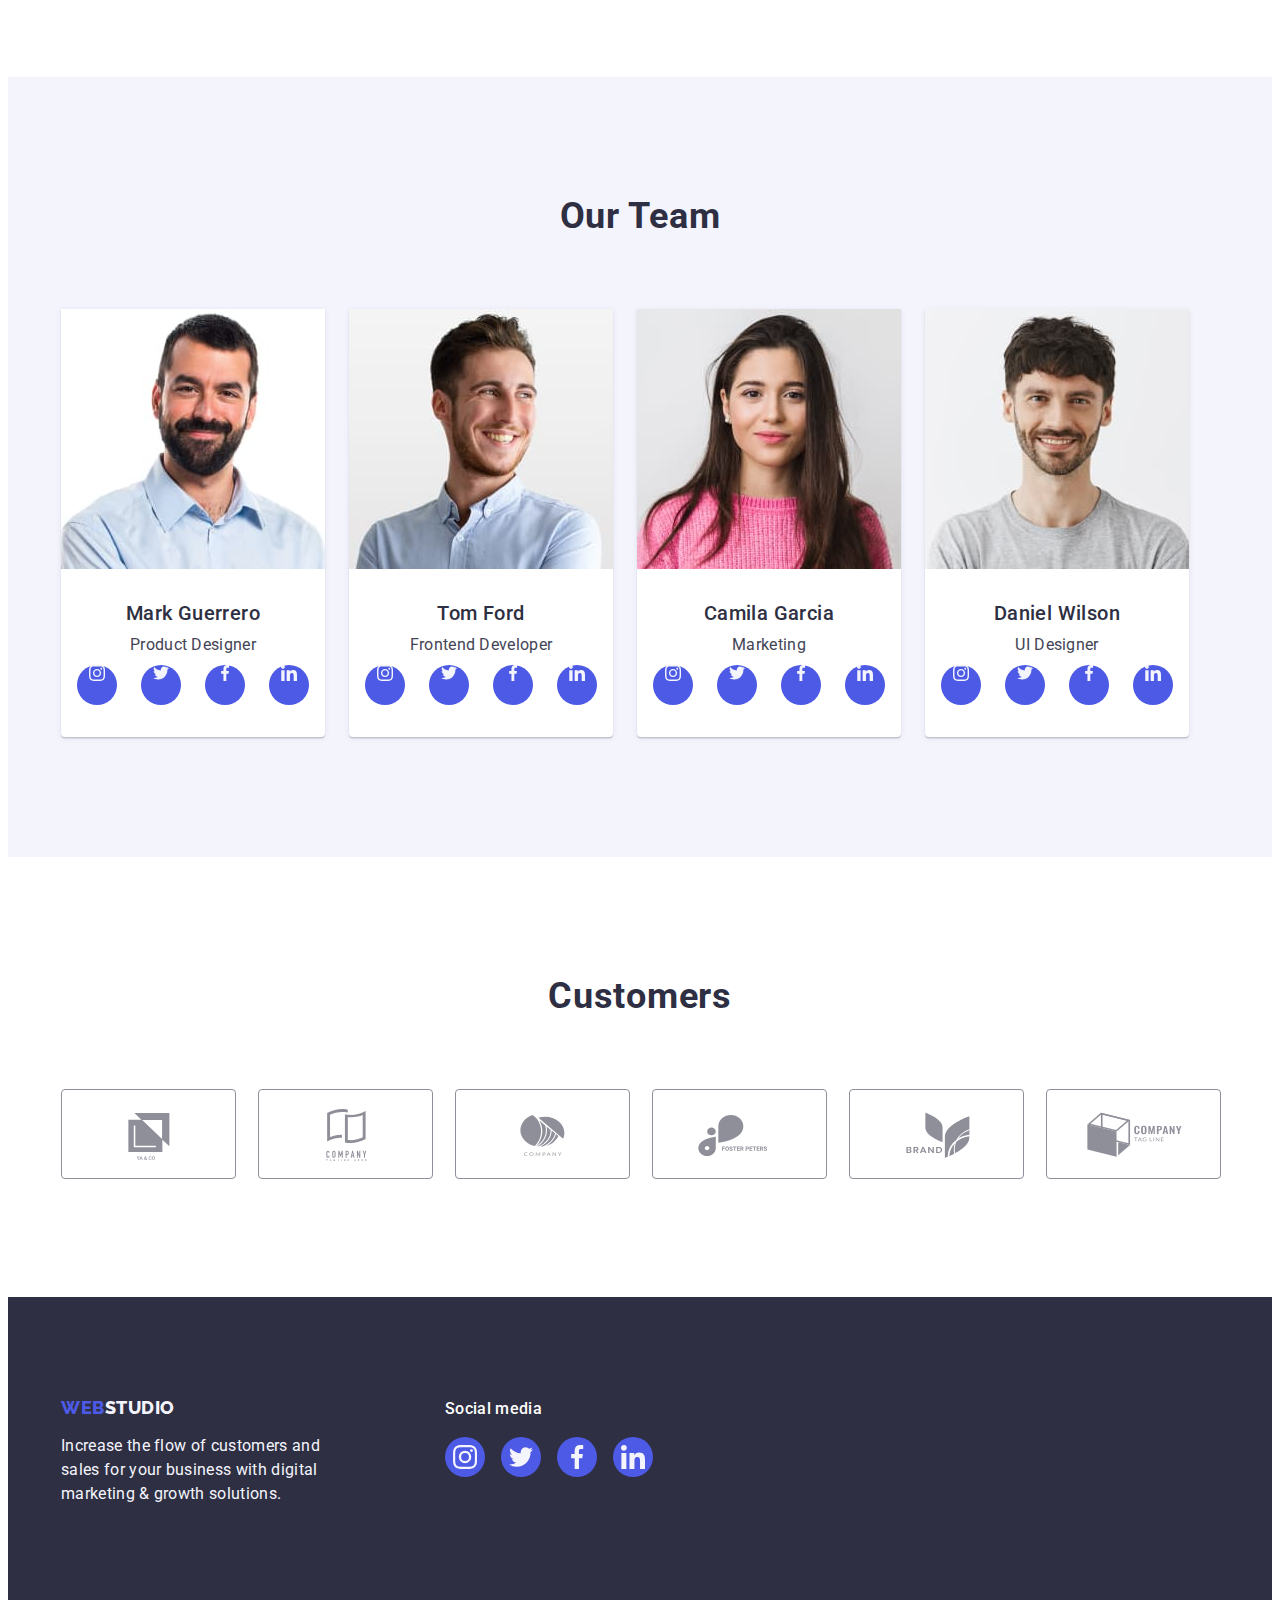
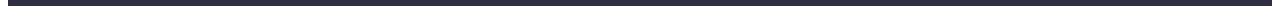
==== commit 81e82977: "l4-1.2" ====
--- a/index.html
+++ b/index.html
@@ -78,7 +78,7 @@
           <ul class="benefits-list list">
             <li class="benefits-item">
               <div class="benefits-icon-bg">
-                <svg class="benefits-icon" width="64px" height="64px">
+                <svg class="benefits-icon" width="64" height="64">
                   <use href="./images/icons.svg#icon-antenna"></use>
                 </svg>
               </div>
@@ -90,7 +90,7 @@
             </li>
             <li class="benefits-item">
               <div class="benefits-icon-bg">
-                <svg class="benefits-icon" width="64px" height="64px">
+                <svg class="benefits-icon" width="64" height="64">
                   <use href="./images/icons.svg#icon-clock"></use>
                 </svg>
               </div>
@@ -102,7 +102,7 @@
             </li>
             <li class="benefits-item">
               <div class="benefits-icon-bg">
-                <svg class="benefits-icon" width="64px" height="64px">
+                <svg class="benefits-icon" width="64" height="64">
                   <use href="./images/icons.svg#icon-diagram"></use>
                 </svg>
               </div>
@@ -114,7 +114,7 @@
             </li>
             <li class="benefits-item">
               <div class="benefits-icon-bg">
-                <svg class="benefits-icon" width="64px" height="64px">
+                <svg class="benefits-icon" width="64" height="64">
                   <use href="./images/icons.svg#icon-astronaut"></use>
                 </svg>
               </div>
@@ -176,36 +176,36 @@
                 <p class="team-text section-text">Product Designer</p>
                 <ul class="team-soc-list list">
                   <li class="team-soc-item">
-                    <a href="">
-                      <div class="team-soc-bg">
-                        <svg class="team-soc-icon" width="16px" height="16px">
+                    <a href="" class="team-soc-link link">
+                      <div class="team-soc-bg">
+                        <svg class="team-soc-icon" width="16" height="16">
                           <use href="./images/icons.svg#icon-instagram"></use>
                         </svg>
                       </div>
                     </a>
                   </li>
                   <li class="team-soc-item">
-                    <a href="">
-                      <div class="team-soc-bg">
-                        <svg class="team-soc-icon" width="16px" height="16px">
+                    <a href="" class="team-soc-link link">
+                      <div class="team-soc-bg">
+                        <svg class="team-soc-icon" width="16" height="16">
                           <use href="./images/icons.svg#icon-twitter"></use>
                         </svg>
                       </div>
                     </a>
                   </li>
                   <li class="team-soc-item">
-                    <a href="">
-                      <div class="team-soc-bg">
-                        <svg class="team-soc-icon" width="16px" height="16px">
+                    <a href="" class="team-soc-link link">
+                      <div class="team-soc-bg">
+                        <svg class="team-soc-icon" width="16" height="16">
                           <use href="./images/icons.svg#icon-facebook"></use>
                         </svg>
                       </div>
                     </a>
                   </li>
                   <li class="team-soc-item">
-                    <a href="">
-                      <div class="team-soc-bg">
-                        <svg class="team-soc-icon" width="16px" height="16px">
+                    <a href="" class="team-soc-link link">
+                      <div class="team-soc-bg">
+                        <svg class="team-soc-icon" width="16" height="16">
                           <use href="./images/icons.svg#icon-linkedin"></use>
                         </svg>
                       </div>
@@ -226,36 +226,36 @@
                 <p class="team-text section-text">Frontend Developer</p>
                 <ul class="team-soc-list list">
                   <li class="team-soc-item">
-                    <a href="">
-                      <div class="team-soc-bg">
-                        <svg class="team-soc-icon" width="16px" height="16px">
+                    <a href="" class="team-soc-link link">
+                      <div class="team-soc-bg">
+                        <svg class="team-soc-icon" width="16" height="16">
                           <use href="./images/icons.svg#icon-instagram"></use>
                         </svg>
                       </div>
                     </a>
                   </li>
                   <li class="team-soc-item">
-                    <a href="">
-                      <div class="team-soc-bg">
-                        <svg class="team-soc-icon" width="16px" height="16px">
+                    <a href="" class="team-soc-link link">
+                      <div class="team-soc-bg">
+                        <svg class="team-soc-icon" width="16" height="16">
                           <use href="./images/icons.svg#icon-twitter"></use>
                         </svg>
                       </div>
                     </a>
                   </li>
                   <li class="team-soc-item">
-                    <a href="">
-                      <div class="team-soc-bg">
-                        <svg class="team-soc-icon" width="16px" height="16px">
+                    <a href="" class="team-soc-link link">
+                      <div class="team-soc-bg">
+                        <svg class="team-soc-icon" width="16" height="16">
                           <use href="./images/icons.svg#icon-facebook"></use>
                         </svg>
                       </div>
                     </a>
                   </li>
                   <li class="team-soc-item">
-                    <a href="">
-                      <div class="team-soc-bg">
-                        <svg class="team-soc-icon" width="16px" height="16px">
+                    <a href="" class="team-soc-link link">
+                      <div class="team-soc-bg">
+                        <svg class="team-soc-icon" width="16" height="16">
                           <use href="./images/icons.svg#icon-linkedin"></use>
                         </svg>
                       </div>
@@ -276,36 +276,36 @@
                 <p class="team-text section-text">Marketing</p>
                 <ul class="team-soc-list list">
                   <li class="team-soc-item">
-                    <a href="">
-                      <div class="team-soc-bg">
-                        <svg class="team-soc-icon" width="16px" height="16px">
+                    <a href="" class="team-soc-link link">
+                      <div class="team-soc-bg">
+                        <svg class="team-soc-icon" width="16" height="16">
                           <use href="./images/icons.svg#icon-instagram"></use>
                         </svg>
                       </div>
                     </a>
                   </li>
                   <li class="team-soc-item">
-                    <a href="">
-                      <div class="team-soc-bg">
-                        <svg class="team-soc-icon" width="16px" height="16px">
+                    <a href="" class="team-soc-link link">
+                      <div class="team-soc-bg">
+                        <svg class="team-soc-icon" width="16" height="16">
                           <use href="./images/icons.svg#icon-twitter"></use>
                         </svg>
                       </div>
                     </a>
                   </li>
                   <li class="team-soc-item">
-                    <a href="">
-                      <div class="team-soc-bg">
-                        <svg class="team-soc-icon" width="16px" height="16px">
+                    <a href="" class="team-soc-link link">
+                      <div class="team-soc-bg">
+                        <svg class="team-soc-icon" width="16" height="16">
                           <use href="./images/icons.svg#icon-facebook"></use>
                         </svg>
                       </div>
                     </a>
                   </li>
                   <li class="team-soc-item">
-                    <a href="">
-                      <div class="team-soc-bg">
-                        <svg class="team-soc-icon" width="16px" height="16px">
+                    <a href="" class="team-soc-link link">
+                      <div class="team-soc-bg">
+                        <svg class="team-soc-icon" width="16" height="16">
                           <use href="./images/icons.svg#icon-linkedin"></use>
                         </svg>
                       </div>
@@ -326,36 +326,36 @@
                 <p class="team-text section-text">UI Designer</p>
                 <ul class="team-soc-list list">
                   <li class="team-soc-item">
-                    <a href="">
-                      <div class="team-soc-bg">
-                        <svg class="team-soc-icon" width="16px" height="16px">
+                    <a href="" class="team-soc-link link">
+                      <div class="team-soc-bg">
+                        <svg class="team-soc-icon" width="16" height="16">
                           <use href="./images/icons.svg#icon-instagram"></use>
                         </svg>
                       </div>
                     </a>
                   </li>
                   <li class="team-soc-item">
-                    <a href="">
-                      <div class="team-soc-bg">
-                        <svg class="team-soc-icon" width="16px" height="16px">
+                    <a href="" class="team-soc-link link">
+                      <div class="team-soc-bg">
+                        <svg class="team-soc-icon" width="16" height="16">
                           <use href="./images/icons.svg#icon-twitter"></use>
                         </svg>
                       </div>
                     </a>
                   </li>
                   <li class="team-soc-item">
-                    <a href="">
-                      <div class="team-soc-bg">
-                        <svg class="team-soc-icon" width="16px" height="16px">
+                    <a href="" class="team-soc-link link">
+                      <div class="team-soc-bg">
+                        <svg class="team-soc-icon" width="16" height="16">
                           <use href="./images/icons.svg#icon-facebook"></use>
                         </svg>
                       </div>
                     </a>
                   </li>
                   <li class="team-soc-item">
-                    <a href="">
-                      <div class="team-soc-bg">
-                        <svg class="team-soc-icon" width="16px" height="16px">
+                    <a href="" class="team-soc-link link">
+                      <div class="team-soc-bg">
+                        <svg class="team-soc-icon" width="16" height="16">
                           <use href="./images/icons.svg#icon-linkedin"></use>
                         </svg>
                       </div>
@@ -374,42 +374,42 @@
           <ul class="customers-list list">
             <li class="customers-item">
               <a href="" class="customer-link">
-                <svg class="customers-icon" width="104px" height="56px">
+                <svg class="customers-icon" width="104" height="56">
                   <use href="./images/icons.svg#icon-client-1"></use>
                 </svg>
               </a>
             </li>
             <li class="customers-item">
               <a href="" class="customer-link">
-                <svg class="customers-icon" width="104px" height="56px">
+                <svg class="customers-icon" width="104" height="56">
                   <use href="./images/icons.svg#icon-client-2"></use>
                 </svg>
               </a>
             </li>
             <li class="customers-item">
               <a href="" class="customer-link">
-                <svg class="customers-icon" width="104px" height="56px">
+                <svg class="customers-icon" width="104" height="56">
                   <use href="./images/icons.svg#icon-client-3"></use>
                 </svg>
               </a>
             </li>
             <li class="customers-item">
               <a href="" class="customer-link">
-                <svg class="customers-icon" width="104px" height="56px">
+                <svg class="customers-icon" width="104" height="56">
                   <use href="./images/icons.svg#icon-client-4"></use>
                 </svg>
               </a>
             </li>
             <li class="customers-item">
               <a href="" class="customer-link">
-                <svg class="customers-icon" width="104px" height="56px">
+                <svg class="customers-icon" width="104" height="56">
                   <use href="./images/icons.svg#icon-client-5"></use>
                 </svg>
               </a>
             </li>
             <li class="customers-item">
               <a href="" class="customer-link">
-                <svg class="customers-icon" width="104px" height="56px">
+                <svg class="customers-icon" width="104" height="56">
                   <use href="./images/icons.svg#icon-client-6"></use>
                 </svg>
               </a>
@@ -435,28 +435,28 @@
           <ul class="footer-soc-list list">
             <li class="footer-soc-item">
               <a href="" class="footer-soc-link link">
-                <svg class="footer-soc-icon" width="24px" height="24px">
+                <svg class="footer-soc-icon" width="24" height="24">
                   <use href="./images/icons.svg#icon-instagram"></use>
                 </svg>
               </a>
             </li>
             <li class="footer-soc-item">
               <a href="" class="footer-soc-link link">
-                <svg class="footer-soc-icon" width="24px" height="24px">
+                <svg class="footer-soc-icon" width="24" height="24">
                   <use href="./images/icons.svg#icon-twitter"></use>
                 </svg>
               </a>
             </li>
             <li class="footer-soc-item">
               <a href="" class="footer-soc-link link">
-                <svg class="footer-soc-icon" width="24px" height="24px">
+                <svg class="footer-soc-icon" width="24" height="24">
                   <use href="./images/icons.svg#icon-facebook"></use>
                 </svg>
               </a>
             </li>
             <li class="footer-soc-item">
               <a href="" class="footer-soc-link link">
-                <svg class="footer-soc-icon" width="24px" height="24px">
+                <svg class="footer-soc-icon" width="24" height="24">
                   <use href="./images/icons.svg#icon-linkedin"></use>
                 </svg>
               </a>
@@ -468,7 +468,7 @@
     <div class="backdrop is-hidden" data-modal>
       <div class="modal">
         <button type="button" class="modal-btn" data-modal-close>
-          <svg class="modal-close-icon" width="8px" height="8px">
+          <svg class="modal-close-icon" width="8" height="8">
             <use href="./images/icons.svg#icon-close-btn"></use>
           </svg>
         </button>
--- a/css/styles.css
+++ b/css/styles.css
@@ -83,6 +83,8 @@
 
 .header {
   border-bottom: 1px solid #e7e9fc;
+  box-shadow: 0px 2px 1px rgba(46, 47, 66, 0.08),
+    0px 1px 1px rgba(46, 47, 66, 0.16), 0px 1px 6px rgba(46, 47, 66, 0.08);
 }
 .header-container {
   display: flex;
@@ -125,6 +127,7 @@
 }
 .current {
   position: relative;
+  color: var(--menu-active-color);
 }
 .current::after {
   content: '';
@@ -199,12 +202,13 @@
   padding: 16px 32px;
   display: block;
   margin: 0 auto;
-  transition: var(--transition);
+  transition: background-color var(--transition);
 }
 .hero-btn:is(:hover, :focus) {
-  background: var(--menu-active-color);
   box-shadow: 0px 4px 4px rgba(0, 0, 0, 0.15);
-}
+  background-color: var(--menu-active-color);
+}
+
 .benefits {
   padding: 120px 0;
 }
@@ -255,7 +259,7 @@
 
 .team-desc {
   text-align: center;
-  padding: 32px 16px;
+  padding: 32px 0;
   border-radius: 0px 0px 4px 4px;
 }
 .team-title {
@@ -284,26 +288,28 @@
   justify-content: center;
   gap: 24px;
   margin-top: 8px;
+}
+.team-soc-item {
+}
+.team-soc-link {
+  display: flex;
   width: 100%;
   height: 100%;
-}
-.team-soc-item {
+  background-color: var(--main-brand-color);
+  border-radius: 50%;
+  align-items: center;
+  justify-content: center;
+  transition: background-color var(--transition);
 }
 .team-soc-bg {
-  display: flex;
   width: 40px;
   height: 40px;
-  background: var(--main-brand-color);
-  border-radius: 50%;
-  align-items: center;
-  justify-content: center;
+}
+.team-soc-link:is(:hover, :focus) {
+  background-color: var(--menu-active-color);
+}
+.team-soc-icon {
   fill: var(--footer-color);
-}
-.team-soc-bg:is(:hover, :focus) {
-  background: var(--menu-active-color);
-}
-.team-soc-icon {
-  transition: fill var(--transition);
 }
 
 /** ----------CUSTOMERS------------- */
@@ -328,11 +334,11 @@
   height: 100%;
   color: #8e8f99;
   border: 1px solid #8e8f99;
+  transition: border-color var(--transition), color var(--transition);
 }
 .customer-link:is(:hover, :focus) {
   color: var(--menu-active-color);
   border-color: var(--menu-active-color);
-  transition: var(--transition);
 }
 .customers-item {
   width: 168px;
@@ -380,31 +386,33 @@
 }
 .footer-soc-title {
   color: var(--hero-color);
+  font-weight: 500;
   margin-bottom: 16px;
 }
 .footer-soc-list {
   display: flex;
   justify-content: center;
   gap: 16px;
+}
+.footer-soc-item {
+  display: flex;
+  width: 40px;
+  height: 40px;
+}
+.footer-soc-link:is(:hover, :focus) {
+  background-color: var(--soc-active-color);
+  transition: var(--transition);
+}
+
+.footer-soc-link {
+  display: flex;
+  fill: var(--footer-color);
   width: 100%;
   height: 100%;
-}
-.footer-soc-item {
-  display: flex;
-  width: 40px;
-  height: 40px;
-  background: var(--main-brand-color);
+  background-color: var(--main-brand-color);
   border-radius: 50%;
   align-items: center;
   justify-content: center;
-}
-.footer-soc-item:is(:hover, :focus) {
-  background: var(--soc-active-color);
-  transition: var(--transition);
-}
-
-.footer-soc-link {
-  fill: var(--footer-color);
 }
 .footer-soc-icon {
   display: block;
@@ -448,7 +456,8 @@
   color: var(--hero-color);
   background: var(--menu-active-color);
   border: 1px solid transparent;
-  box-shadow: 0px 4px 4px rgba(0, 0, 0, 0.15);
+  box-shadow: 0px 3px 1px rgba(0, 0, 0, 0.1), 0px 2px 1px rgba(0, 0, 0, 0.08),
+    0px 2px 2px rgba(0, 0, 0, 0.12);
   transition: var(--transition);
 }
 .products-list {
@@ -461,11 +470,7 @@
   background-color: var(--hero-color);
   width: calc((100% - 48px) / 3);
 }
-.products-item:hover {
-  box-shadow: 0px 1px 6px rgba(46, 47, 66, 0.08),
-    0px 1px 1px rgba(46, 47, 66, 0.16), 0px 2px 1px rgba(46, 47, 66, 0.08);
-  transition: var(--transition);
-}
+
 .product-desc {
   padding: 32px 16px;
   border: 1px solid #e7e9fc;
@@ -473,6 +478,12 @@
 }
 
 .products-link {
+  display: block;
+  transition: var(--transition);
+}
+.products-link:is(:hover, :focus) {
+  box-shadow: 0px 1px 6px rgba(46, 47, 66, 0.08),
+    0px 1px 1px rgba(46, 47, 66, 0.16), 0px 2px 1px rgba(46, 47, 66, 0.08);
 }
 
 .products-subtitle {
@@ -521,6 +532,8 @@
   min-height: 584px;
   background-color: #fcfcfc;
   border-radius: 4px;
+  box-shadow: 0px 1px 1px rgba(0, 0, 0, 0.14), 0px 1px 3px rgba(0, 0, 0, 0.12),
+    0px 2px 1px rgba(0, 0, 0, 0.2);
 }
 .backdrop.is-hidden .modal {
   transform: translate(-50%, -50%) scale(0);
@@ -532,19 +545,25 @@
   top: 24px;
   width: 24px;
   height: 24px;
+  padding: 0;
   background-color: #e7e9fc;
   border-radius: 50%;
   border: 1px solid rgba(0, 0, 0, 0.1);
   align-items: center;
   justify-content: center;
   cursor: pointer;
-}
-.modal-btn:active {
+  transition: background-color var(--transition);
+}
+.modal-btn:is(:hover, :focus, :active) {
   background-color: var(--menu-active-color);
+  border: none;
+}
+.modal-close-icon {
+  transition: fill var(--transition);
+}
+
+.modal-btn:is(:hover, :focus, :active) .modal-close-icon {
   fill: var(--hero-color);
-  transition: var(--transition);
-}
-.modal-close-icon {
 }
 
 .is-hidden {
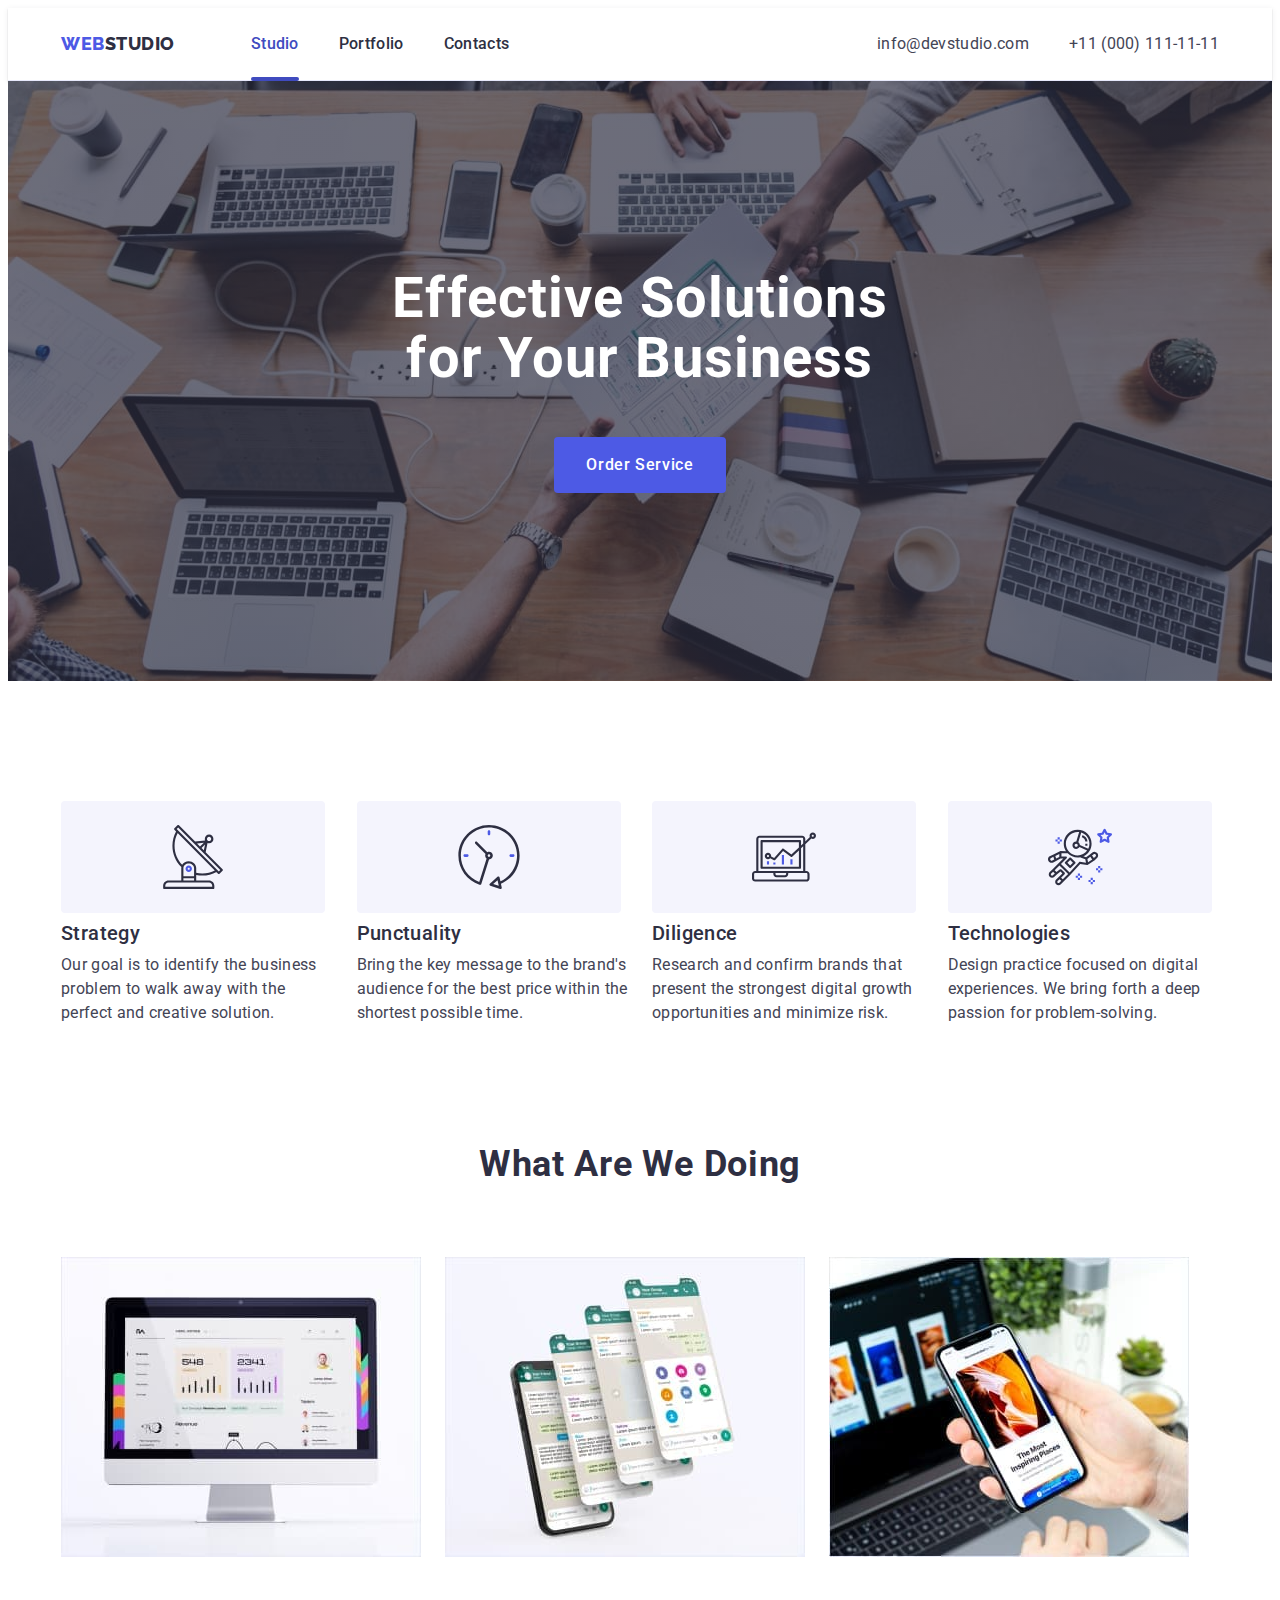
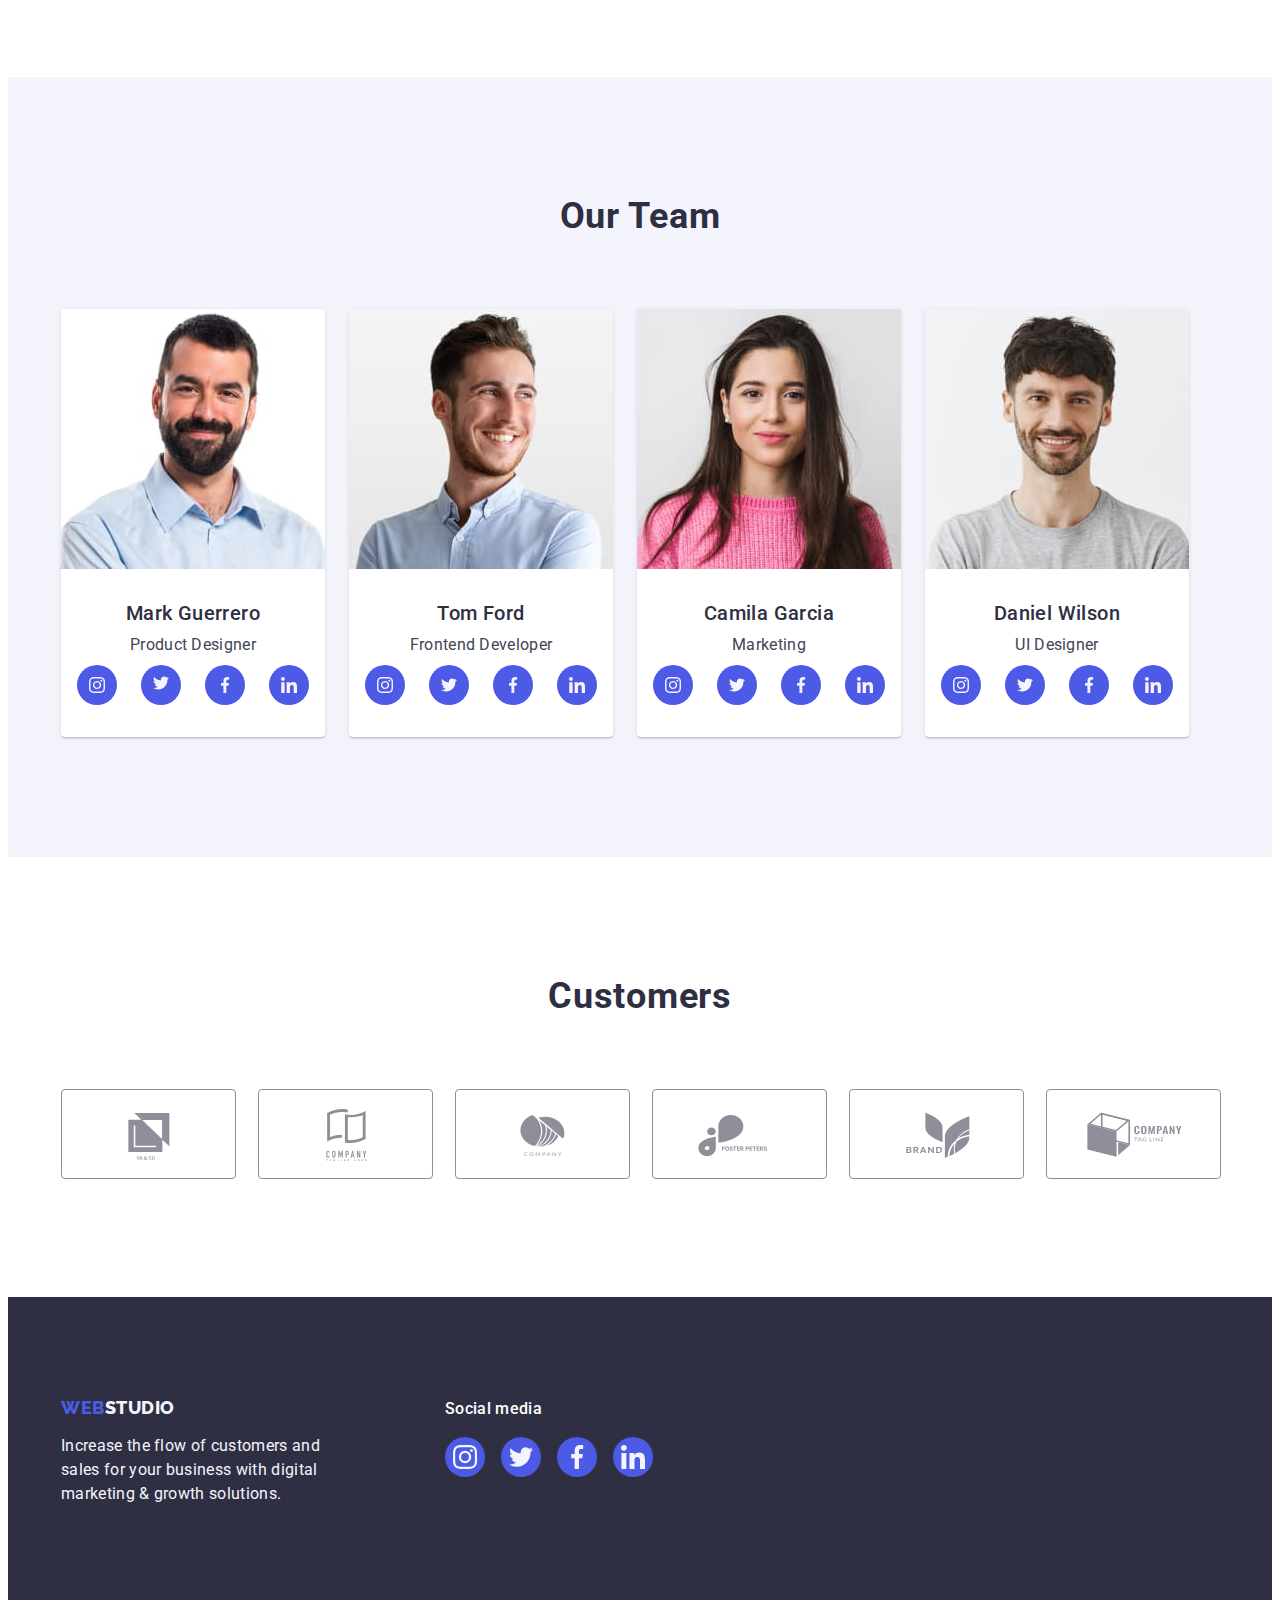
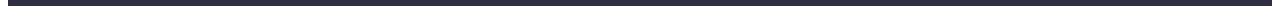
==== commit b2c03fc0: "l4-1.3" ====
--- a/index.html
+++ b/index.html
@@ -177,11 +177,9 @@
                 <ul class="team-soc-list list">
                   <li class="team-soc-item">
                     <a href="" class="team-soc-link link">
-                      <div class="team-soc-bg">
-                        <svg class="team-soc-icon" width="16" height="16">
-                          <use href="./images/icons.svg#icon-instagram"></use>
-                        </svg>
-                      </div>
+                      <svg class="team-soc-icon" width="16" height="16">
+                        <use href="./images/icons.svg#icon-instagram"></use>
+                      </svg>
                     </a>
                   </li>
                   <li class="team-soc-item">
@@ -195,20 +193,16 @@
                   </li>
                   <li class="team-soc-item">
                     <a href="" class="team-soc-link link">
-                      <div class="team-soc-bg">
-                        <svg class="team-soc-icon" width="16" height="16">
-                          <use href="./images/icons.svg#icon-facebook"></use>
-                        </svg>
-                      </div>
-                    </a>
-                  </li>
-                  <li class="team-soc-item">
-                    <a href="" class="team-soc-link link">
-                      <div class="team-soc-bg">
-                        <svg class="team-soc-icon" width="16" height="16">
-                          <use href="./images/icons.svg#icon-linkedin"></use>
-                        </svg>
-                      </div>
+                      <svg class="team-soc-icon" width="16" height="16">
+                        <use href="./images/icons.svg#icon-facebook"></use>
+                      </svg>
+                    </a>
+                  </li>
+                  <li class="team-soc-item">
+                    <a href="" class="team-soc-link link">
+                      <svg class="team-soc-icon" width="16" height="16">
+                        <use href="./images/icons.svg#icon-linkedin"></use>
+                      </svg>
                     </a>
                   </li>
                 </ul>
@@ -227,38 +221,30 @@
                 <ul class="team-soc-list list">
                   <li class="team-soc-item">
                     <a href="" class="team-soc-link link">
-                      <div class="team-soc-bg">
-                        <svg class="team-soc-icon" width="16" height="16">
-                          <use href="./images/icons.svg#icon-instagram"></use>
-                        </svg>
-                      </div>
-                    </a>
-                  </li>
-                  <li class="team-soc-item">
-                    <a href="" class="team-soc-link link">
-                      <div class="team-soc-bg">
-                        <svg class="team-soc-icon" width="16" height="16">
-                          <use href="./images/icons.svg#icon-twitter"></use>
-                        </svg>
-                      </div>
-                    </a>
-                  </li>
-                  <li class="team-soc-item">
-                    <a href="" class="team-soc-link link">
-                      <div class="team-soc-bg">
-                        <svg class="team-soc-icon" width="16" height="16">
-                          <use href="./images/icons.svg#icon-facebook"></use>
-                        </svg>
-                      </div>
-                    </a>
-                  </li>
-                  <li class="team-soc-item">
-                    <a href="" class="team-soc-link link">
-                      <div class="team-soc-bg">
-                        <svg class="team-soc-icon" width="16" height="16">
-                          <use href="./images/icons.svg#icon-linkedin"></use>
-                        </svg>
-                      </div>
+                      <svg class="team-soc-icon" width="16" height="16">
+                        <use href="./images/icons.svg#icon-instagram"></use>
+                      </svg>
+                    </a>
+                  </li>
+                  <li class="team-soc-item">
+                    <a href="" class="team-soc-link link">
+                      <svg class="team-soc-icon" width="16" height="16">
+                        <use href="./images/icons.svg#icon-twitter"></use>
+                      </svg>
+                    </a>
+                  </li>
+                  <li class="team-soc-item">
+                    <a href="" class="team-soc-link link">
+                      <svg class="team-soc-icon" width="16" height="16">
+                        <use href="./images/icons.svg#icon-facebook"></use>
+                      </svg>
+                    </a>
+                  </li>
+                  <li class="team-soc-item">
+                    <a href="" class="team-soc-link link">
+                      <svg class="team-soc-icon" width="16" height="16">
+                        <use href="./images/icons.svg#icon-linkedin"></use>
+                      </svg>
                     </a>
                   </li>
                 </ul>
@@ -277,38 +263,30 @@
                 <ul class="team-soc-list list">
                   <li class="team-soc-item">
                     <a href="" class="team-soc-link link">
-                      <div class="team-soc-bg">
-                        <svg class="team-soc-icon" width="16" height="16">
-                          <use href="./images/icons.svg#icon-instagram"></use>
-                        </svg>
-                      </div>
-                    </a>
-                  </li>
-                  <li class="team-soc-item">
-                    <a href="" class="team-soc-link link">
-                      <div class="team-soc-bg">
-                        <svg class="team-soc-icon" width="16" height="16">
-                          <use href="./images/icons.svg#icon-twitter"></use>
-                        </svg>
-                      </div>
-                    </a>
-                  </li>
-                  <li class="team-soc-item">
-                    <a href="" class="team-soc-link link">
-                      <div class="team-soc-bg">
-                        <svg class="team-soc-icon" width="16" height="16">
-                          <use href="./images/icons.svg#icon-facebook"></use>
-                        </svg>
-                      </div>
-                    </a>
-                  </li>
-                  <li class="team-soc-item">
-                    <a href="" class="team-soc-link link">
-                      <div class="team-soc-bg">
-                        <svg class="team-soc-icon" width="16" height="16">
-                          <use href="./images/icons.svg#icon-linkedin"></use>
-                        </svg>
-                      </div>
+                      <svg class="team-soc-icon" width="16" height="16">
+                        <use href="./images/icons.svg#icon-instagram"></use>
+                      </svg>
+                    </a>
+                  </li>
+                  <li class="team-soc-item">
+                    <a href="" class="team-soc-link link">
+                      <svg class="team-soc-icon" width="16" height="16">
+                        <use href="./images/icons.svg#icon-twitter"></use>
+                      </svg>
+                    </a>
+                  </li>
+                  <li class="team-soc-item">
+                    <a href="" class="team-soc-link link">
+                      <svg class="team-soc-icon" width="16" height="16">
+                        <use href="./images/icons.svg#icon-facebook"></use>
+                      </svg>
+                    </a>
+                  </li>
+                  <li class="team-soc-item">
+                    <a href="" class="team-soc-link link">
+                      <svg class="team-soc-icon" width="16" height="16">
+                        <use href="./images/icons.svg#icon-linkedin"></use>
+                      </svg>
                     </a>
                   </li>
                 </ul>
@@ -327,38 +305,30 @@
                 <ul class="team-soc-list list">
                   <li class="team-soc-item">
                     <a href="" class="team-soc-link link">
-                      <div class="team-soc-bg">
-                        <svg class="team-soc-icon" width="16" height="16">
-                          <use href="./images/icons.svg#icon-instagram"></use>
-                        </svg>
-                      </div>
-                    </a>
-                  </li>
-                  <li class="team-soc-item">
-                    <a href="" class="team-soc-link link">
-                      <div class="team-soc-bg">
-                        <svg class="team-soc-icon" width="16" height="16">
-                          <use href="./images/icons.svg#icon-twitter"></use>
-                        </svg>
-                      </div>
-                    </a>
-                  </li>
-                  <li class="team-soc-item">
-                    <a href="" class="team-soc-link link">
-                      <div class="team-soc-bg">
-                        <svg class="team-soc-icon" width="16" height="16">
-                          <use href="./images/icons.svg#icon-facebook"></use>
-                        </svg>
-                      </div>
-                    </a>
-                  </li>
-                  <li class="team-soc-item">
-                    <a href="" class="team-soc-link link">
-                      <div class="team-soc-bg">
-                        <svg class="team-soc-icon" width="16" height="16">
-                          <use href="./images/icons.svg#icon-linkedin"></use>
-                        </svg>
-                      </div>
+                      <svg class="team-soc-icon" width="16" height="16">
+                        <use href="./images/icons.svg#icon-instagram"></use>
+                      </svg>
+                    </a>
+                  </li>
+                  <li class="team-soc-item">
+                    <a href="" class="team-soc-link link">
+                      <svg class="team-soc-icon" width="16" height="16">
+                        <use href="./images/icons.svg#icon-twitter"></use>
+                      </svg>
+                    </a>
+                  </li>
+                  <li class="team-soc-item">
+                    <a href="" class="team-soc-link link">
+                      <svg class="team-soc-icon" width="16" height="16">
+                        <use href="./images/icons.svg#icon-facebook"></use>
+                      </svg>
+                    </a>
+                  </li>
+                  <li class="team-soc-item">
+                    <a href="" class="team-soc-link link">
+                      <svg class="team-soc-icon" width="16" height="16">
+                        <use href="./images/icons.svg#icon-linkedin"></use>
+                      </svg>
                     </a>
                   </li>
                 </ul>
--- a/css/styles.css
+++ b/css/styles.css
@@ -290,6 +290,8 @@
   margin-top: 8px;
 }
 .team-soc-item {
+  width: 40px;
+  height: 40px;
 }
 .team-soc-link {
   display: flex;
@@ -301,10 +303,7 @@
   justify-content: center;
   transition: background-color var(--transition);
 }
-.team-soc-bg {
-  width: 40px;
-  height: 40px;
-}
+
 .team-soc-link:is(:hover, :focus) {
   background-color: var(--menu-active-color);
 }
@@ -401,7 +400,6 @@
 }
 .footer-soc-link:is(:hover, :focus) {
   background-color: var(--soc-active-color);
-  transition: var(--transition);
 }
 
 .footer-soc-link {
@@ -413,6 +411,7 @@
   border-radius: 50%;
   align-items: center;
   justify-content: center;
+  transition: background-color var(--transition);
 }
 .footer-soc-icon {
   display: block;
@@ -552,7 +551,7 @@
   align-items: center;
   justify-content: center;
   cursor: pointer;
-  transition: background-color var(--transition);
+  transition: background-color var(--transition) border var(--transition);
 }
 .modal-btn:is(:hover, :focus, :active) {
   background-color: var(--menu-active-color);
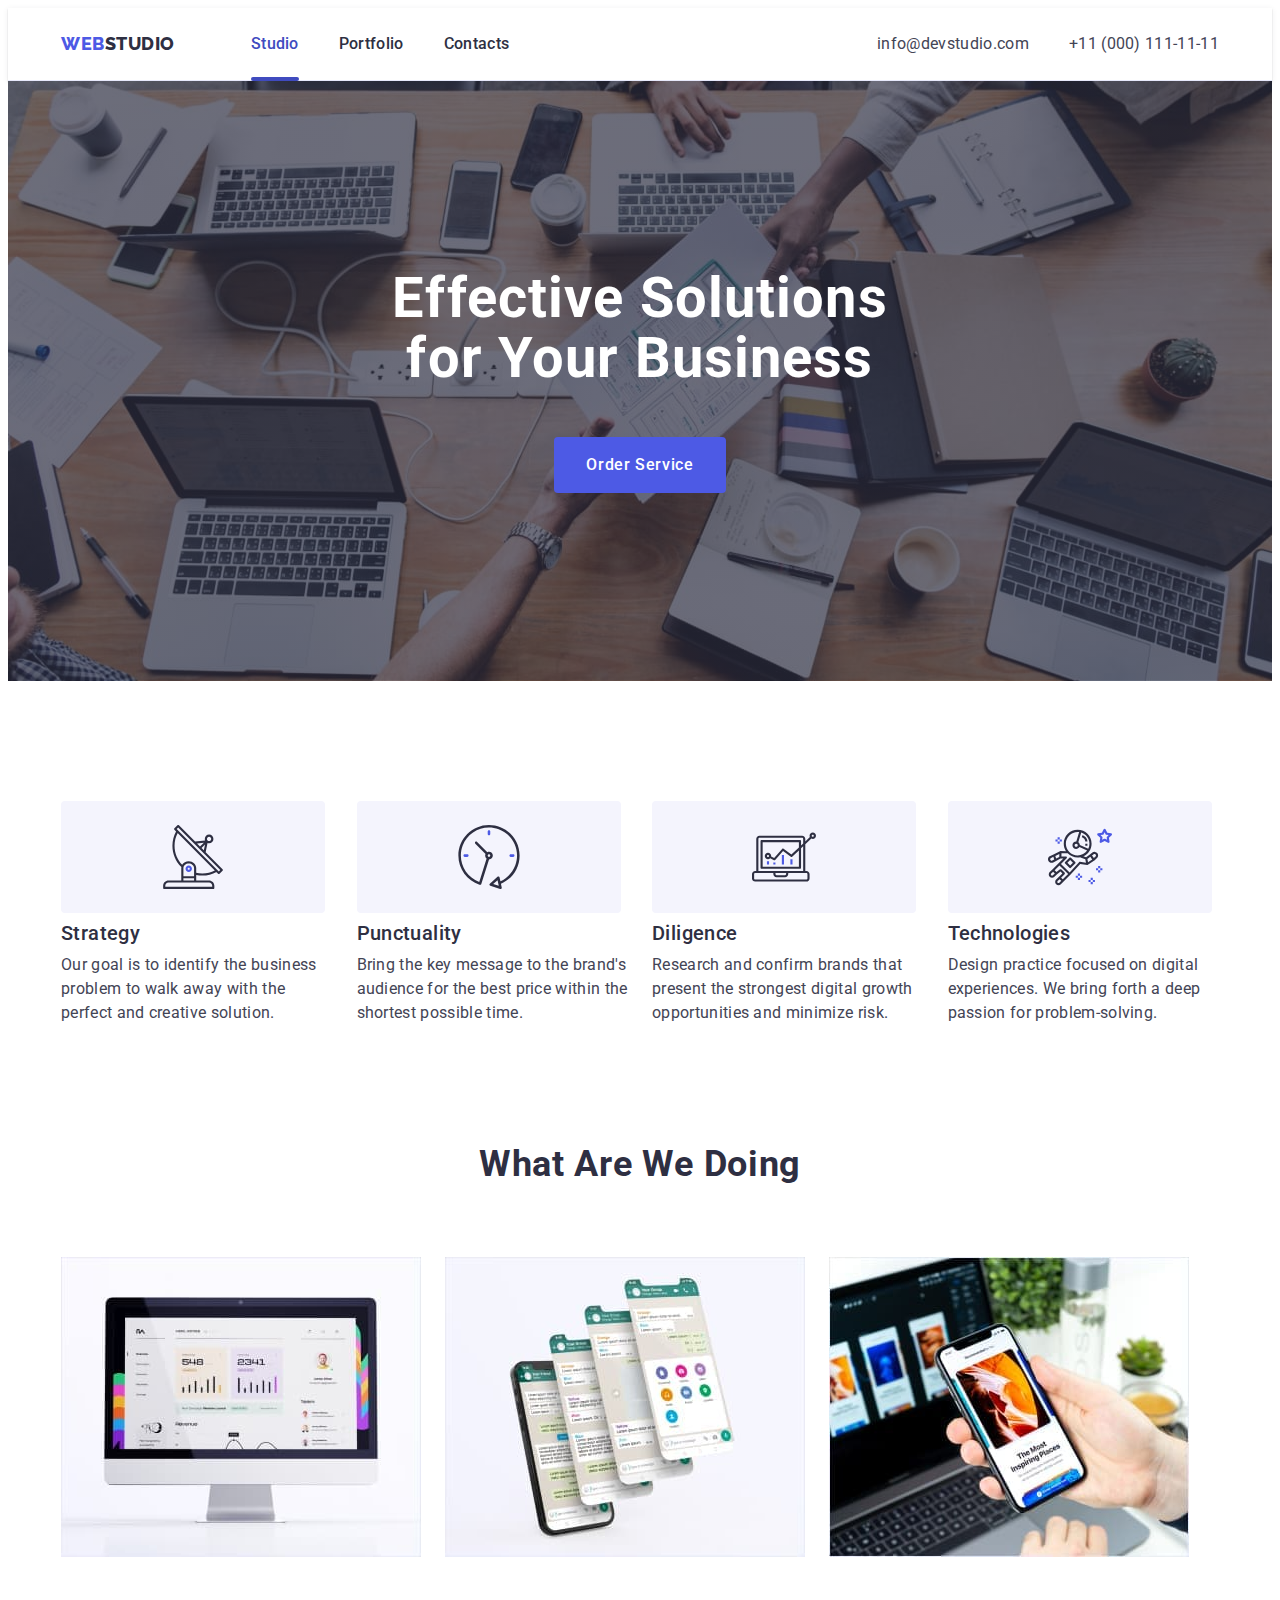
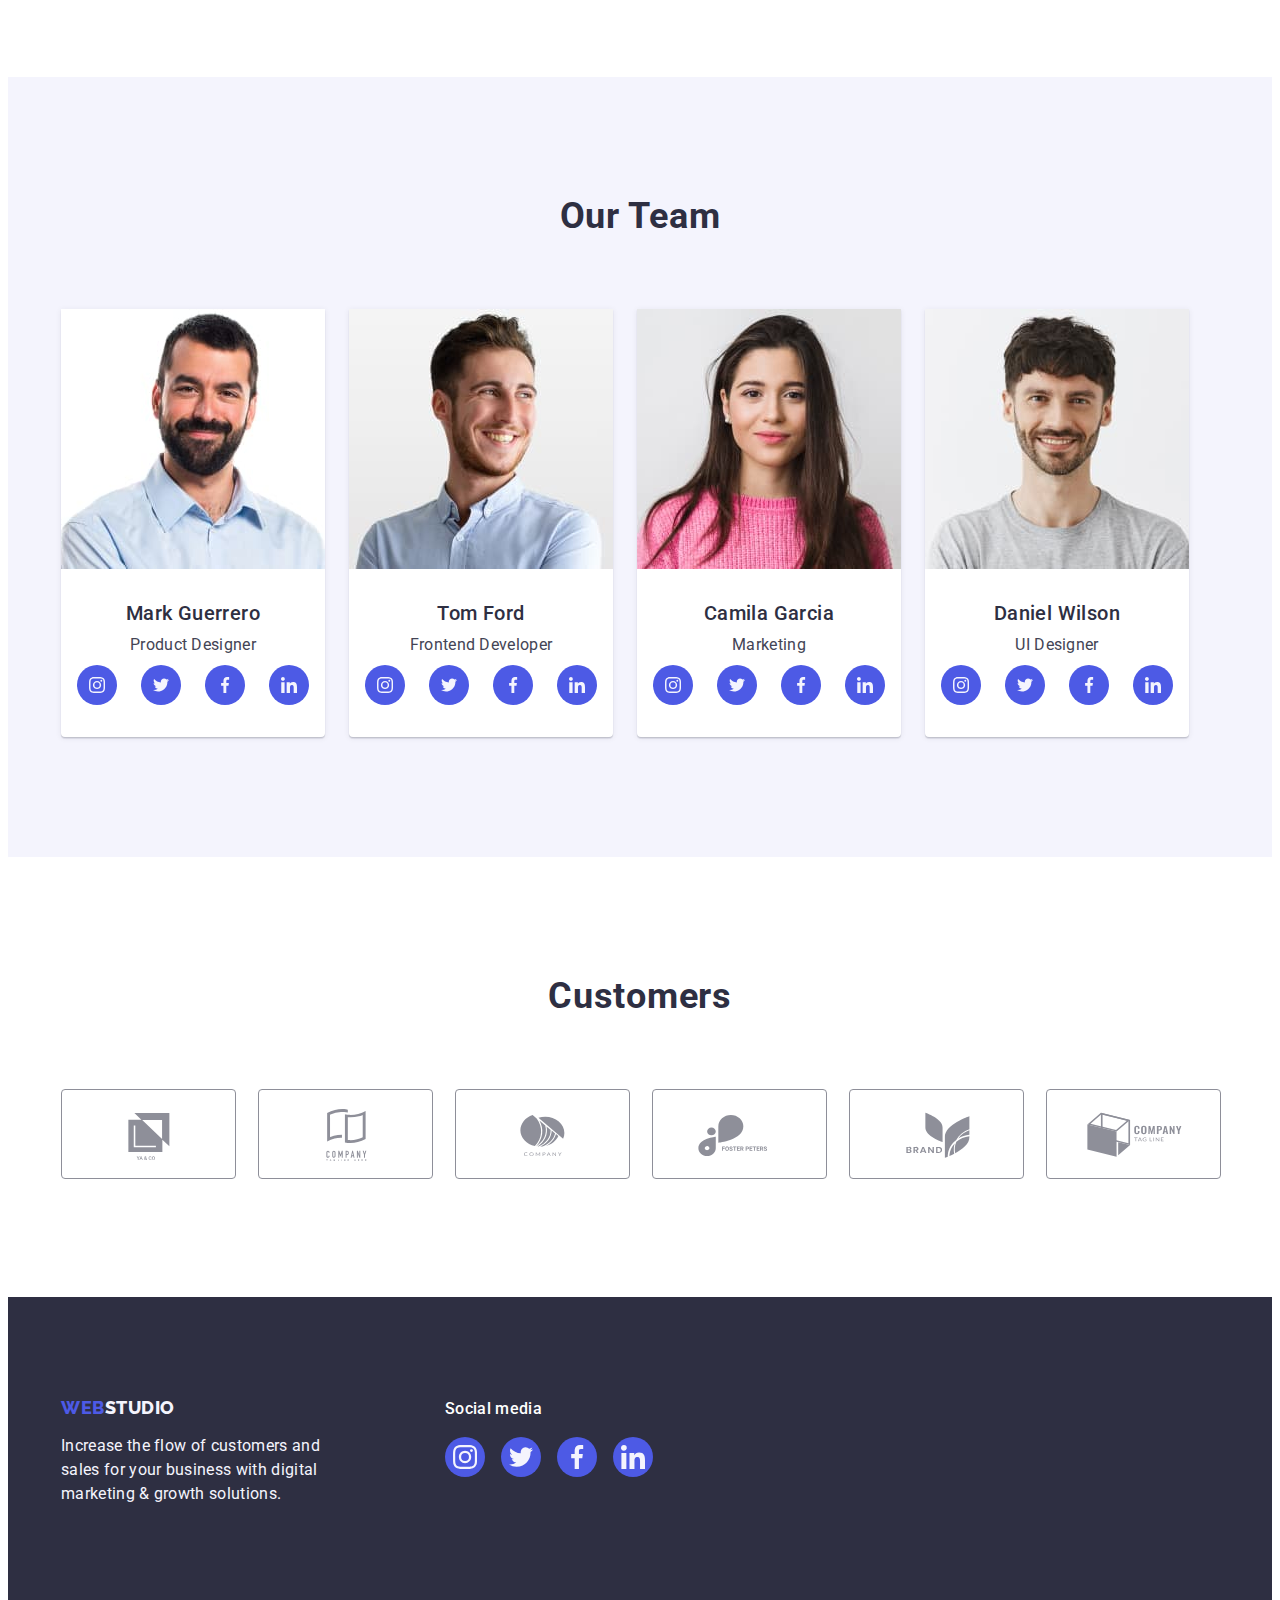
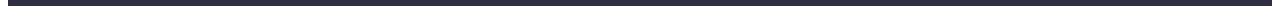
==== commit d0f8c0ee: "L4-1.4" ====
--- a/index.html
+++ b/index.html
@@ -184,11 +184,9 @@
                   </li>
                   <li class="team-soc-item">
                     <a href="" class="team-soc-link link">
-                      <div class="team-soc-bg">
-                        <svg class="team-soc-icon" width="16" height="16">
-                          <use href="./images/icons.svg#icon-twitter"></use>
-                        </svg>
-                      </div>
+                      <svg class="team-soc-icon" width="16" height="16">
+                        <use href="./images/icons.svg#icon-twitter"></use>
+                      </svg>
                     </a>
                   </li>
                   <li class="team-soc-item">
